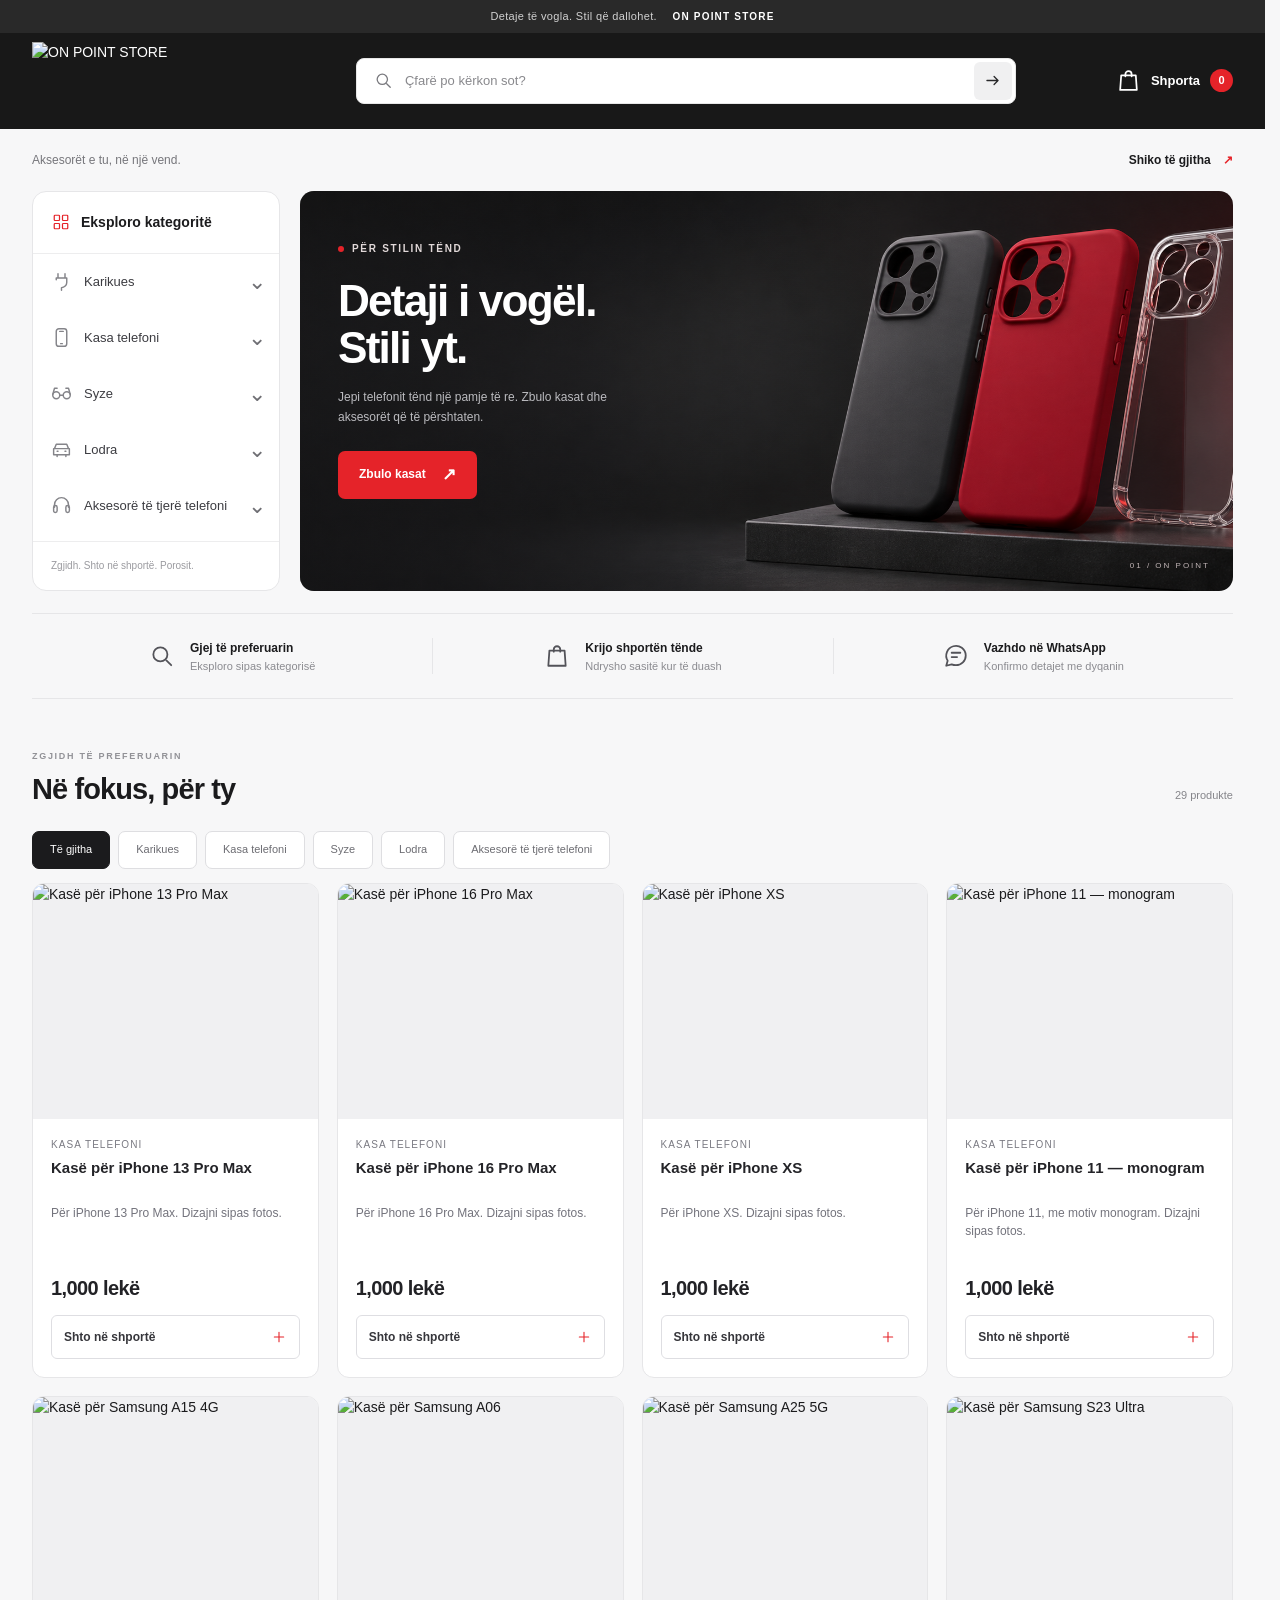
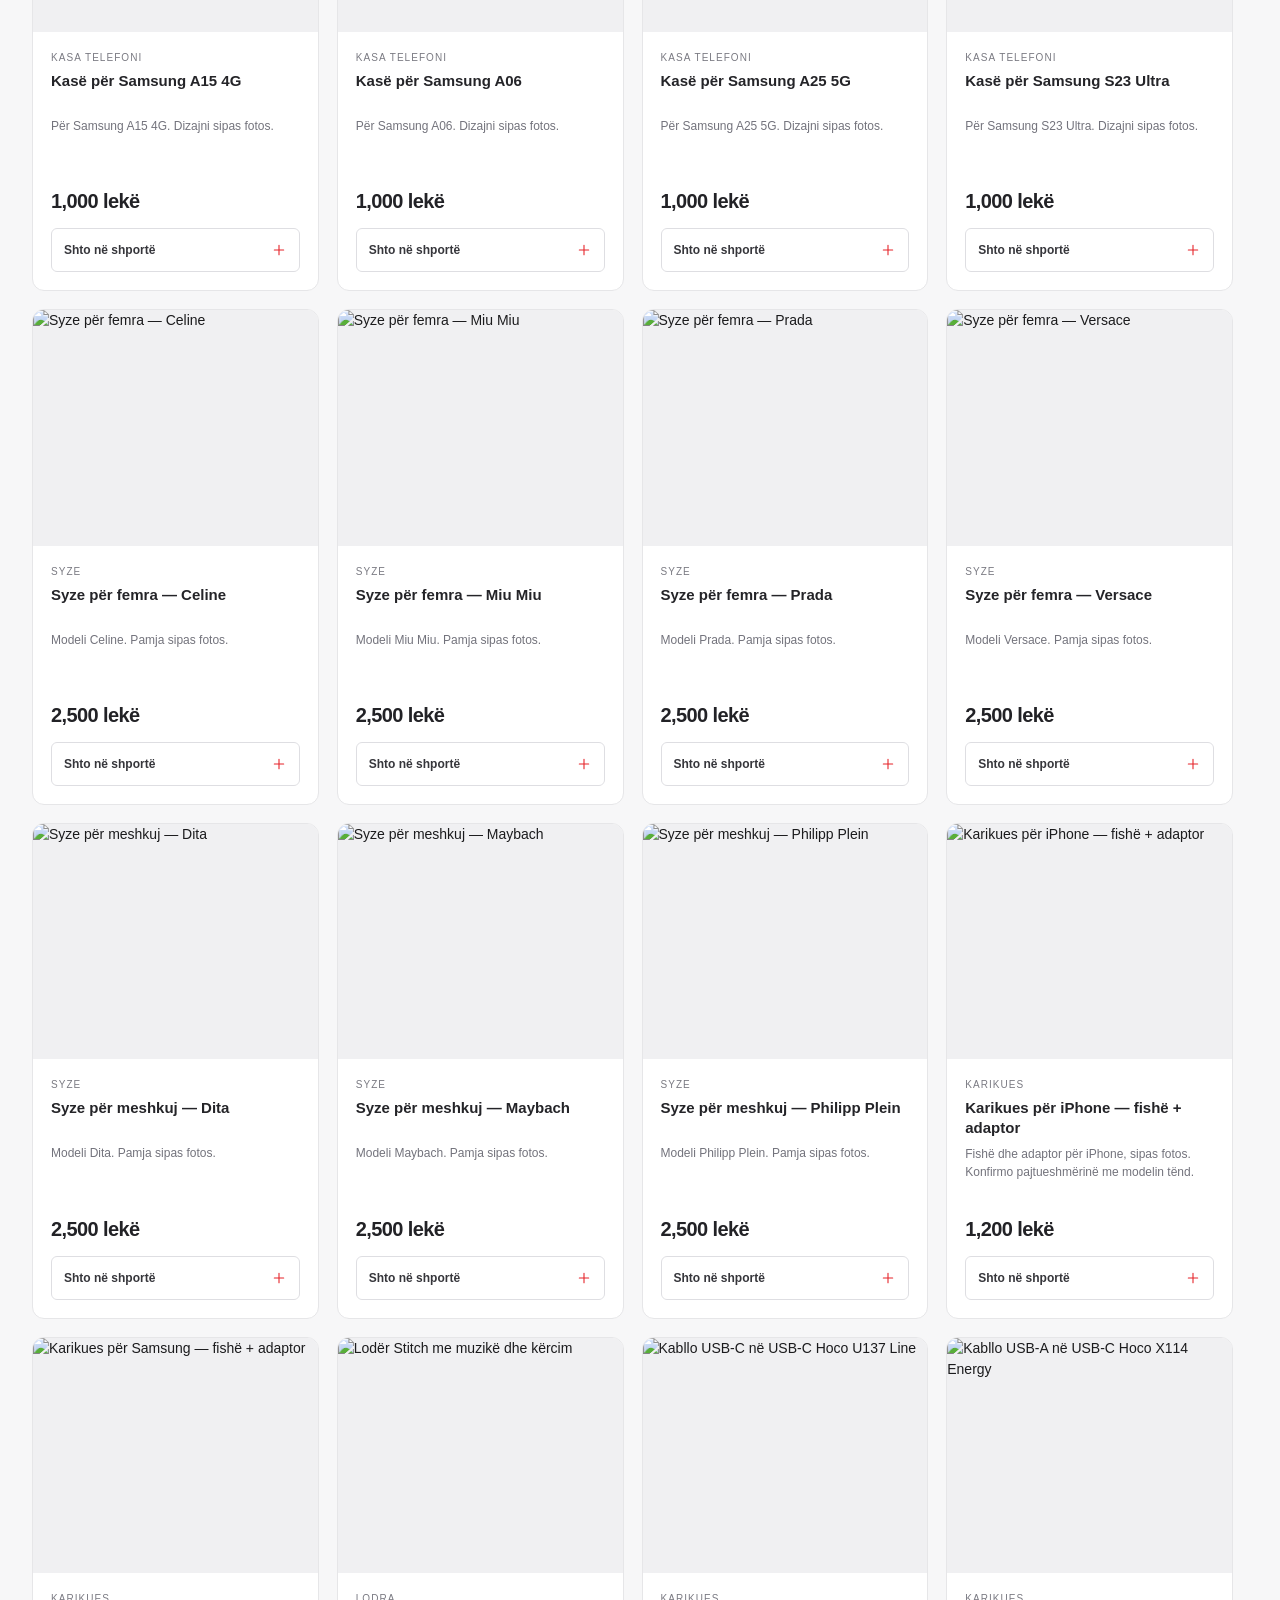
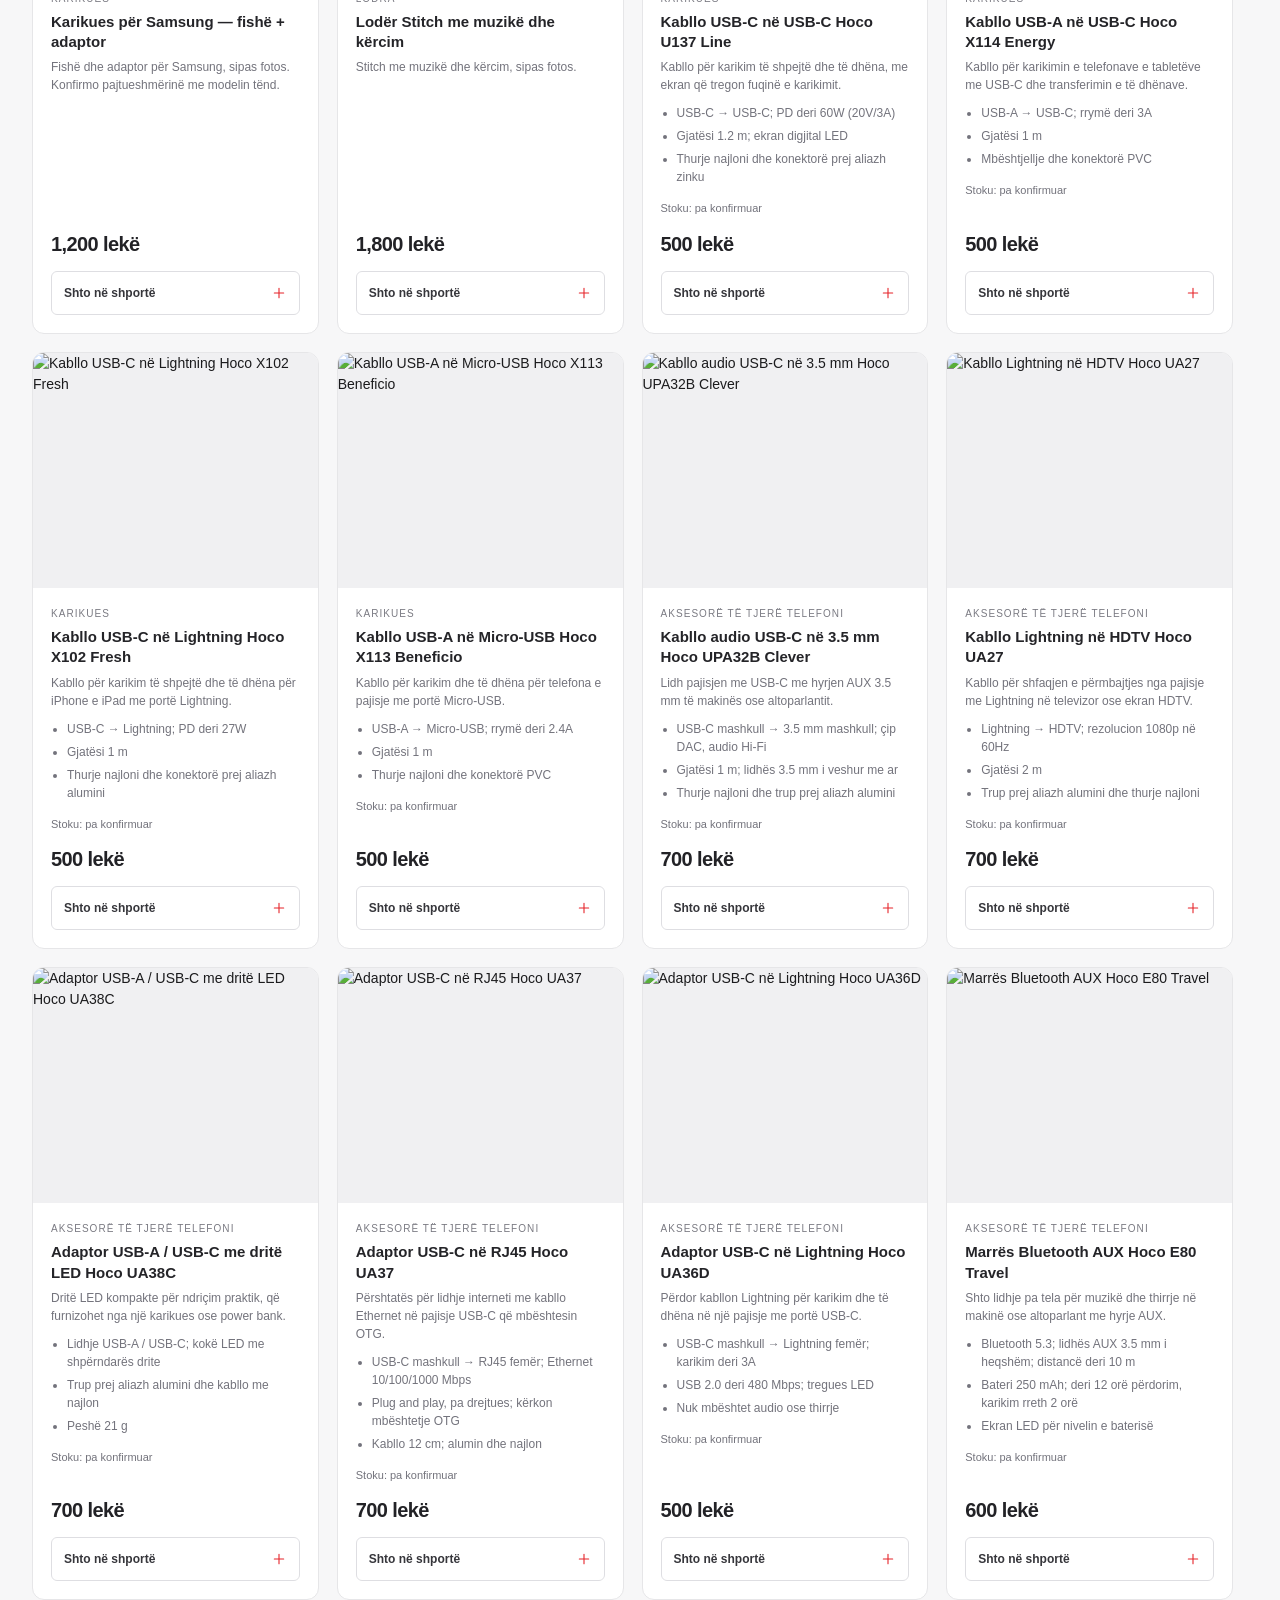
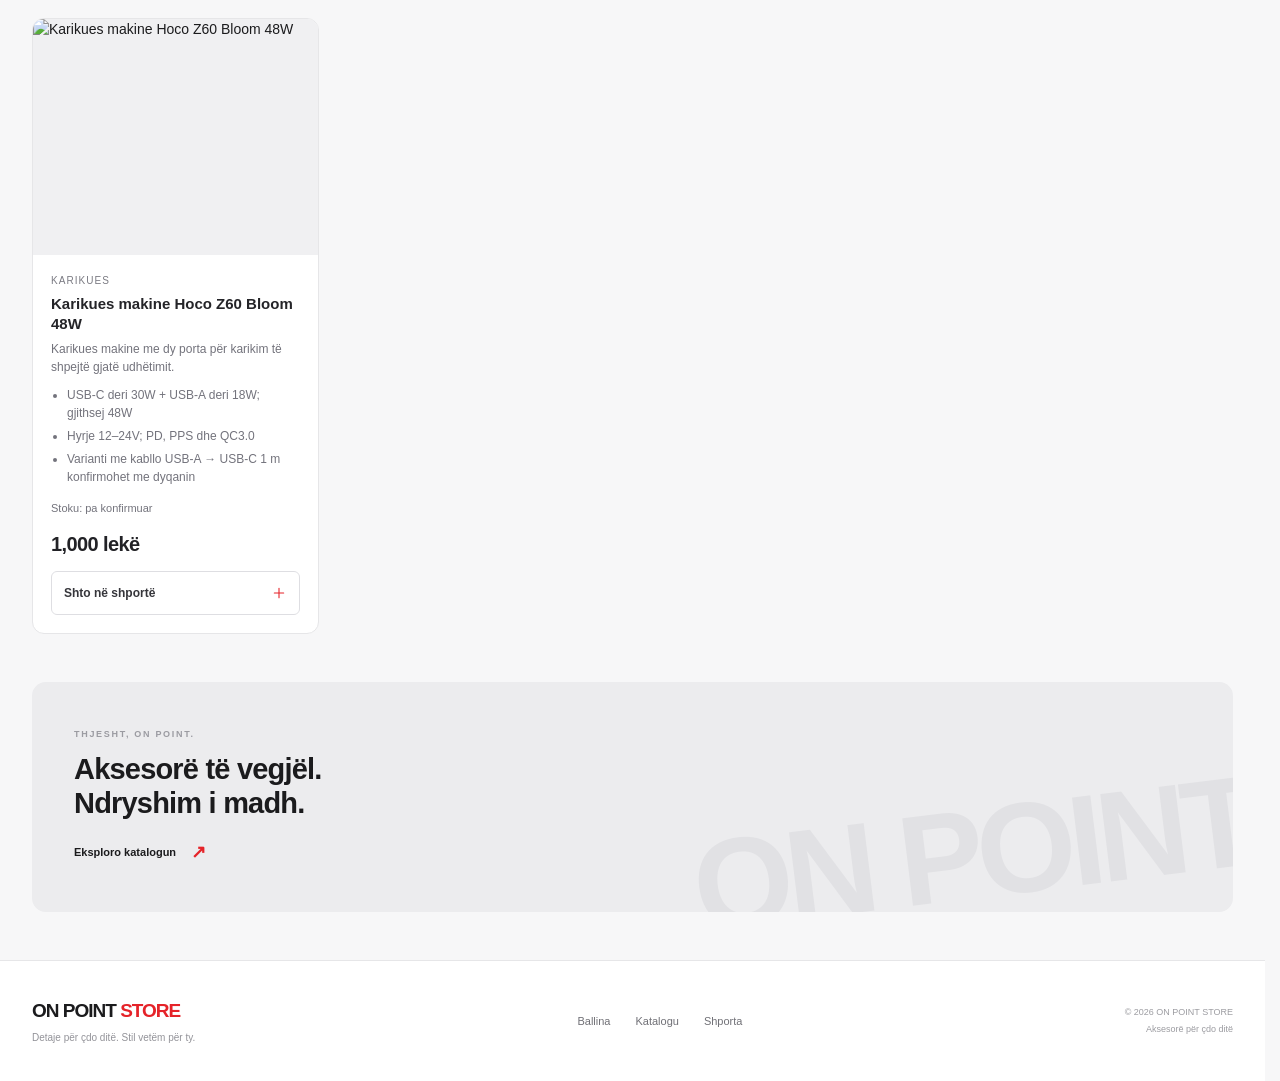
==== index.html @ ee4a4794 "Add files via upload" ====
<!DOCTYPE html>
<html lang="sq">
<head>
  <meta charset="UTF-8">
  <meta name="viewport" content="width=device-width, initial-scale=1.0">
  <meta name="theme-color" content="#181818">
  <link rel="icon" type="image/png" href="logo/logo.png">
  <meta name="description" content="ON POINT STORE — kasa telefoni, karikues dhe aksesorë. Zgjidh produktet dhe përgatit porosinë në WhatsApp.">
  <title>ON POINT STORE | Aksesorë për stilin tënd</title>
  <link rel="stylesheet" href="style.css">
  <script src="config.js" defer></script>
  <script src="produkte.js" defer></script>
  <script src="app.js" defer></script>
</head>
<body data-page="home">
  <a class="skip-link" href="#main">Kalo te përmbajtja</a>
  <div id="njoftimi">Detaje të vogla. Stil që dallohet. <span>ON POINT STORE</span></div>
  <header class="site-header">
    <div class="shiriti-kryesor page-width">
      <a class="brand" href="index.html" aria-label="ON POINT STORE — Ballina"><img id="logo" src="logo/logo.png" alt="ON POINT STORE" width="2172" height="724"></a>
      <form class="kerkimi" role="search" action="produktet.html">
        <span class="search-icon" data-icon="search" aria-hidden="true"></span>
        <input type="search" id="search" name="q" placeholder="Çfarë po kërkon sot?" aria-label="Kërko produkte" autocomplete="off">
        <button class="search-submit" type="submit" aria-label="Kërko"><span data-icon="arrow" aria-hidden="true"></span></button>
      </form>
      <button class="cart-trigger" type="button" data-open-cart aria-haspopup="dialog" aria-controls="cart-dialog"><span data-icon="bag" aria-hidden="true"></span><span class="cart-label">Shporta</span><span id="cart-count" class="cart-count">0</span></button>
    </div>
  </header>
  <main id="main" class="page-width">
    <div class="page-intro"><span>Aksesorët e tu, në një vend.</span><a href="produktet.html">Shiko të gjitha <span aria-hidden="true">↗</span></a></div>
    <div class="ballina hero-layout">
      <nav class="nav category-nav" aria-label="Kategoritë">
        <h2 class="nav-heading"><span data-icon="grid" aria-hidden="true"></span>Eksploro kategoritë</h2>
        <a class="category-link" href="produktet.html?kategoria=karikues"><span data-icon="charger" aria-hidden="true"></span><span>Karikues</span><span class="chevron" aria-hidden="true">›</span></a>
        <div class="category-row" id="kasa-row">
          <a class="category-link" href="produktet.html?kategoria=kasa" id="kategoria-kasa"><span data-icon="phone" aria-hidden="true"></span><span>Kasa telefoni</span></a>
          <button id="toggle-kasa" class="category-toggle" type="button" aria-label="Shfaq nënkategoritë e kasave" aria-expanded="false" aria-controls="case-nav-links nenkategorite-kasa">⌄</button>
        </div>
        <div id="case-nav-links" class="case-nav-links" hidden><a href="produktet.html?kategoria=kasa&amp;nenkategoria=iphone">Kasa për iPhone <span aria-hidden="true">↗</span></a><a href="produktet.html?kategoria=kasa&amp;nenkategoria=samsung">Kasa për Samsung <span aria-hidden="true">↗</span></a></div>
        <a class="category-link" href="produktet.html?kategoria=syze"><span data-icon="glasses" aria-hidden="true"></span><span>Syze</span><span class="chevron" aria-hidden="true">›</span></a>
        <a class="category-link" href="produktet.html?kategoria=lodra"><span data-icon="toy" aria-hidden="true"></span><span>Lodra</span><span class="chevron" aria-hidden="true">›</span></a>
        <a class="category-link" href="produktet.html?kategoria=aksesore"><span data-icon="headphones" aria-hidden="true"></span><span>Aksesorë të tjerë telefoni</span><span class="chevron" aria-hidden="true">›</span></a>
        <div class="nav-footnote">Zgjidh. Shto në shportë. Porosit.</div>
      </nav>
      <section id="category-preview" class="banner" aria-label="Zbulo aksesorët ON POINT STORE">
        <img id="category-banner-image" class="category-banner-image" alt="" hidden>
        <div class="banner-content">
          <span class="eyebrow"><span class="red-dot"></span> PËR STILIN TËND</span>
          <h1 id="banner-title">Detaji i vogël.<br>Stili yt.</h1>
          <p id="banner-description">Jepi telefonit tënd një pamje të re. Zbulo kasat dhe aksesorët që të përshtaten.</p>
          <a id="banner-cta" class="button button-red" href="produktet.html?kategoria=kasa">Zbulo kasat <span aria-hidden="true">↗</span></a>
          <div id="nenkategorite-kasa" class="case-shortcuts" hidden><a href="produktet.html?kategoria=kasa&amp;nenkategoria=iphone">Për iPhone <span aria-hidden="true">↗</span></a><a href="produktet.html?kategoria=kasa&amp;nenkategoria=samsung">Për Samsung <span aria-hidden="true">↗</span></a></div>
        </div>
        <span class="banner-number" aria-hidden="true">01 / ON POINT</span>
      </section>
    </div>
    <div class="how-it-works" aria-label="Si funksionon porosia"><div><span data-icon="search" aria-hidden="true"></span><span><strong>Gjej të preferuarin</strong><small>Eksploro sipas kategorisë</small></span></div><div><span data-icon="bag" aria-hidden="true"></span><span><strong>Krijo shportën tënde</strong><small>Ndrysho sasitë kur të duash</small></span></div><div><span data-icon="chat" aria-hidden="true"></span><span><strong>Vazhdo në WhatsApp</strong><small>Konfirmo detajet me dyqanin</small></span></div></div>
    <section class="katalogu" aria-labelledby="catalog-title">
      <div class="section-heading"><div><span class="eyebrow section-eyebrow">ZGJIDH TË PREFERUARIN</span><h2 id="catalog-title">Në fokus, për ty<span class="red-dot"></span></h2></div><p id="result-count" aria-live="polite"></p></div>
      <div class="catalog-toolbar"><nav id="category-filters" class="filter-chips" aria-label="Filtro katalogun"></nav></div>
      <nav id="subcategory-filters" class="filter-chips subcategory-filters" aria-label="Filtro sipas nënkategorisë" hidden></nav>
      <div class="demo-note" hidden><span class="demo-pill">DEMO</span><span>Produktet e shënuara DEMO, ilustrimet dhe çmimet e tyre janë shembuj për prezantim.</span></div>
      <div id="lista-produkteve" class="product-grid"></div>
      <noscript><p>Aktivizo JavaScript për të parë produktet dhe për të përdorur shportën.</p></noscript>
    </section>
    <section class="closing-note"><span class="eyebrow">THJESHT, ON POINT.</span><h2>Aksesorë të vegjël.<br>Ndryshim i madh.</h2><a href="produktet.html" class="text-link">Eksploro katalogun <span aria-hidden="true">↗</span></a></section>
  </main>
  <footer class="site-footer"><div class="page-width footer-inner"><div><a class="footer-brand" href="index.html">ON POINT <span>STORE</span></a><p>Detaje për çdo ditë. Stil vetëm për ty.</p></div><nav aria-label="Lidhje në fund të faqes"><a href="index.html">Ballina</a><a href="produktet.html">Katalogu</a><button type="button" data-open-cart>Shporta</button></nav><small>© <span data-year>2026</span> ON POINT STORE<br><span data-catalog-status>Aksesorë për çdo ditë</span></small></div></footer>
  <dialog id="cart-dialog" class="cart-dialog" aria-labelledby="cart-title">
    <div class="cart-header"><div><span class="eyebrow">ZGJEDHJET E TUA</span><h2 id="cart-title">Shporta jote <span id="cart-title-count"></span></h2></div><button class="icon-button" id="close-cart" type="button" aria-label="Mbyll shportën">×</button></div>
    <div id="cart-items" class="cart-items"></div>
    <div id="cart-summary" class="cart-summary" hidden><div class="cart-total"><span>Totali i produkteve</span><strong id="cart-total">0 lekë</strong></div><p class="shipping-note">Transporti dhe disponueshmëria konfirmohen me dyqanin.</p><p id="checkout-note" class="checkout-note"></p><a id="whatsapp-order" class="button whatsapp-button" target="_blank" rel="noopener noreferrer" hidden><span data-icon="chat" aria-hidden="true"></span>Porosit në WhatsApp <span aria-hidden="true">↗</span></a><details class="order-preview"><summary>Shiko mesazhin e porosisë</summary><pre id="order-message"></pre></details><p class="checkout-caption">Mesazhi përgatitet automatikisht. Ti e dërgon dhe konfirmon porosinë në WhatsApp.</p></div>
  </dialog>
  <div id="toast" class="toast" role="status" aria-live="polite" hidden></div>
</body>
</html>
---- style.css ----
﻿:root {
  --ink: #1b1b1d;
  --muted: #717176;
  --red: #e52329;
  --red-dark: #c9151c;
  --line: #e6e6e8;
  --surface: #fff;
  --page: #f7f7f8;
  --radius: 14px;
}
* { box-sizing: border-box; }
[hidden] { display: none !important; }
html { scroll-behavior: smooth; scrollbar-gutter: stable; }
body { margin: 0; background: var(--page); color: var(--ink); font-family: Arial, Helvetica, sans-serif; font-size: 14px; line-height: 1.5; -webkit-font-smoothing: antialiased; }
body.cart-is-open { overflow: hidden; }
button, input { font: inherit; }
button, a, input, summary { -webkit-tap-highlight-color: transparent; }
button { cursor: pointer; }
a { color: inherit; text-decoration: none; }
button:disabled { cursor: not-allowed; opacity: .5; }
button, a, input { touch-action: manipulation; }
a:focus-visible, button:focus-visible, summary:focus-visible, input:focus-visible { outline: 3px solid #e52329; outline-offset: 4px; }
img { max-width: 100%; }
svg { display: block; width: 22px; height: 22px; flex-shrink: 0; }
[data-icon] { display: inline-flex; align-items: center; justify-content: center; flex-shrink: 0; }
h1, h2, h3, p { margin-top: 0; }
.page-width { width: min(1280px, calc(100% - 64px)); margin-inline: auto; }
.skip-link { position: fixed; top: -80px; left: 16px; z-index: 100; padding: 12px 20px; background: white; color: black; border-radius: 6px; }
.skip-link:focus { top: 10px; }
.visually-hidden { position: absolute; width: 1px; height: 1px; margin: -1px; padding: 0; overflow: hidden; clip: rect(0, 0, 0, 0); white-space: nowrap; border: 0; }
#njoftimi { padding: 8px 16px; background: #292929; color: #d1d1d1; text-align: center; font-size: 11px; letter-spacing: .35px; }
#njoftimi span { margin-left: 12px; color: #fff; font-weight: 700; font-size: 10px; letter-spacing: 1.2px; }
.site-header { background: #181818; color: #fff; }
.shiriti-kryesor { display: flex; align-items: center; min-height: 96px; gap: 44px; }
.brand { display: flex; align-items: center; flex-shrink: 0; width: 232px; }
#logo { display: block; width: 100%; height: auto; }
.kerkimi { display: flex; align-items: center; position: relative; flex: 1; max-width: 660px; margin-inline: auto; }
.search-icon { position: absolute; left: 18px; color: #79797e; pointer-events: none; }
.search-icon svg { width: 19px; height: 19px; }
#search { width: 100%; min-width: 0; height: 46px; border: 1px solid #e7e7e7; border-radius: 8px; padding: 0 54px 0 48px; background: #fff; color: var(--ink); font-size: 13px; }
#search::placeholder { color: #89898d; }
#search::-webkit-search-cancel-button { margin-right: 5px; cursor: pointer; }
.search-submit { display: grid; place-items: center; position: absolute; right: 4px; width: 38px; height: 38px; border: 0; border-radius: 6px; background: #f0f0f1; color: #28282a; }
.search-submit:hover { background: #e5e5e7; }
.search-submit svg { width: 19px; height: 19px; }
.cart-trigger { display: flex; align-items: center; gap: 10px; flex-shrink: 0; border: 0; background: transparent; padding: 12px 0 12px 8px; color: white; font-size: 13px; font-weight: 600; }
.cart-trigger svg { width: 25px; height: 25px; }
.cart-trigger:hover .cart-label { color: #ff797d; }
.cart-count { display: inline-grid; place-items: center; min-width: 23px; height: 23px; border-radius: 50%; padding: 0 6px; background: var(--red); color: white; font-size: 11px; font-weight: 700; }
.page-intro { display: flex; align-items: center; justify-content: space-between; gap: 16px; padding-block: 22px; color: #76767b; font-size: 12px; }
.page-intro a { color: var(--ink); font-weight: 600; }
.page-intro a span { margin-left: 9px; color: var(--red); }
.hero-layout { display: grid; grid-template-columns: 248px minmax(0, 1fr); gap: 20px; align-items: stretch; }
.category-nav { overflow: hidden; border: 1px solid var(--line); border-radius: var(--radius); background: white; }
.nav-heading { display: flex; align-items: center; gap: 11px; margin: 0; padding: 20px 19px; border-bottom: 1px solid #ededee; font-size: 14px; font-weight: 700; }
.nav-heading svg { width: 18px; height: 18px; color: var(--red); }
.category-link { display: flex; align-items: center; gap: 12px; min-height: 56px; padding: 14px 18px; color: #3c3c41; font-size: 13px; transition: color .15s, background .15s; }
.category-link > [data-icon] { color: #848489; }
.category-link svg { width: 21px; height: 21px; }
.category-link:hover, .category-link:focus-visible, .category-row:focus-within, .category-row:hover { color: var(--red); background: #fff3f3; }
.category-link:hover > [data-icon] { color: var(--red); }
.category-link .chevron { margin-left: auto; font-size: 20px; color: #a1a1a6; }
.category-row { display: flex; align-items: stretch; }
.category-group { min-width: 0; }
.category-group.is-expanded > .category-row { color: var(--red); background: #fff3f3; }
.category-group.is-expanded > .category-row .category-link { color: var(--red); }
.category-group.is-expanded > .category-row .category-link > [data-icon] { color: var(--red); }
.category-row .category-link { flex: 1; min-width: 0; padding-right: 4px; }
.category-toggle { display: flex; align-items: center; justify-content: center; width: 44px; flex-shrink: 0; border: 0; background: transparent; color: #6f6f74; font-size: 22px; }
.category-toggle[aria-expanded="true"] { color: var(--red); transform: rotate(180deg); }
.case-nav-links { display: flex; flex-direction: column; padding: 2px 16px 8px 49px; background: #fff7f7; }
.case-nav-links a { display: flex; align-items: center; justify-content: space-between; min-height: 42px; padding: 8px 4px; font-size: 12px; color: #5b393a; }
.case-nav-links a:hover { color: var(--red); }
.nav-footnote { margin-top: 7px; padding: 16px 18px; border-top: 1px solid #ededee; color: #9a9a9f; font-size: 10px; }
.banner { position: relative; overflow: hidden; min-height: 400px; border-radius: var(--radius); background: #202020 url("banner-kasa.png") center center / cover no-repeat; color: white; }
.banner::before { position: absolute; inset: 0; content: ""; background: linear-gradient(90deg, rgba(15,15,16,.38), transparent 65%); pointer-events: none; }
.banner-content { position: relative; z-index: 1; max-width: 49%; padding: 46px 0 40px 38px; }
.eyebrow { display: inline-flex; align-items: center; gap: 8px; font-size: 10px; font-weight: 700; letter-spacing: 1.7px; }
.red-dot { display: inline-block; width: 6px; height: 6px; border-radius: 50%; background: var(--red); flex-shrink: 0; }
.banner .eyebrow { color: #e1d8d8; }
.banner h1 { margin: 19px 0 15px; font-size: clamp(32px, 3.45vw, 49px); line-height: 1.08; letter-spacing: -1.8px; font-weight: 750; }
.banner p { max-width: 300px; margin-bottom: 23px; color: #bbbbbf; font-size: 12px; line-height: 1.7; }
.button { display: inline-flex; justify-content: center; align-items: center; gap: 16px; min-height: 44px; padding: 12px 20px; border: 1px solid transparent; border-radius: 7px; color: #fff; background: var(--ink); font-weight: 600; font-size: 12px; line-height: 1.3; }
.button:hover { background: #333; }
.button-red { background: var(--red); }
.button-red:hover { background: var(--red-dark); }
.button > span:last-child { font-size: 17px; }
.case-shortcuts { display: flex; flex-wrap: wrap; gap: 8px; margin-top: 15px; }
.case-shortcuts a { display: flex; align-items: center; gap: 10px; min-height: 37px; padding: 8px 11px; border: 1px solid #666; border-radius: 5px; background: rgba(15,15,15,.6); color: #eee; font-size: 11px; }
.case-shortcuts a:hover { border-color: var(--red); color: white; }
.banner.is-case-active { background-image: url("banner-kasa.png"); }
.category-banner-image { position: absolute; inset: 0; z-index: 0; width: 100%; height: 100%; padding: 0; object-fit: cover; object-position: center; }
.banner.has-category-image { background-image: none; }
.banner.has-category-image::before { display: block; z-index: 1; background: linear-gradient(90deg, rgba(12,12,14,.9) 0%, rgba(12,12,14,.75) 28%, rgba(12,12,14,.28) 57%, rgba(12,12,14,.03) 84%), linear-gradient(0deg, rgba(12,12,14,.3), transparent 40%); }
.banner.has-category-image .banner-content { z-index: 2; max-width: 49%; padding-right: 12px; text-shadow: 0 2px 18px #0003; }
.banner.has-category-image p { color: #f0f0f3; }
.banner.has-category-image .banner-number { z-index: 2; color: #f1f1f3; text-shadow: 0 1px 4px #0009; }
.banner[data-category-preview="karikues"] .category-banner-image { object-position: 55% 50%; }
.banner[data-category-preview="syze"] .category-banner-image { object-position: 55% 48%; }
.banner[data-category-preview="lodra"] .category-banner-image { object-position: 65% 48%; }
.banner[data-category-preview="aksesore"] .category-banner-image { object-position: 65% 50%; }
.banner-number { position: absolute; bottom: 19px; right: 23px; font-size: 8px; letter-spacing: 2px; color: #c0b4b5; }
.how-it-works { display: grid; grid-template-columns: repeat(3, 1fr); margin: 22px 0 45px; padding: 24px 0; border-block: 1px solid var(--line); }
.how-it-works > div { display: flex; align-items: center; justify-content: center; gap: 15px; padding-inline: 20px; }
.how-it-works > div + div { border-left: 1px solid var(--line); }
.how-it-works > div > [data-icon] { color: #535359; }
.how-it-works svg { width: 26px; height: 26px; }
.how-it-works strong { display: block; font-size: 12px; line-height: 1.7; }
.how-it-works small { display: block; color: #8b8b90; font-size: 11px; }
.katalogu { margin-bottom: 48px; }
.section-heading { display: flex; justify-content: space-between; align-items: flex-end; gap: 20px; margin-bottom: 24px; }
.section-eyebrow { margin-bottom: 8px; color: #929297; font-size: 9px; }
.section-heading h1, .section-heading h2 { display: flex; align-items: center; gap: 10px; margin: 0; font-size: 29px; line-height: 1.2; letter-spacing: -.9px; }
.section-heading h2 .red-dot { align-self: center; margin-top: 4px; width: 7px; height: 7px; }
#result-count { margin: 0 0 3px; flex-shrink: 0; font-size: 11px; color: #85858a; }
.catalog-toolbar { margin-bottom: 14px; }
.filter-chips { display: flex; align-items: center; flex-wrap: wrap; gap: 8px; }
.filter-chip { display: inline-flex; align-items: center; justify-content: center; gap: 7px; min-height: 38px; padding: 9px 17px; border: 1px solid #dedee1; border-radius: 7px; background: white; color: #6c6c72; font-size: 11px; line-height: 1.4; }
.filter-chip:hover { color: var(--ink); border-color: #aaaab0; }
.filter-chip.is-active, .filter-chip[aria-current="page"] { background: var(--ink); border-color: var(--ink); color: white; }
.subcategory-filters { margin: 4px 0 17px; padding-left: 13px; border-left: 2px solid var(--red); }
.subcategory-filters .filter-chip { min-height: 35px; border-color: #e9e1e2; background: #fff; }
.subcategory-filters .filter-chip.is-active { background: #fff0f0; color: #c61d24; border-color: #f1bdc0; }
.demo-note { display: flex; align-items: center; gap: 9px; margin: 16px 0 20px; color: #77777e; font-size: 11px; }
.demo-pill { display: inline-flex; align-items: center; padding: 3px 6px; border: 1px solid #dedee1; border-radius: 4px; font-size: 8px; letter-spacing: .7px; font-weight: 700; color: #818187; line-height: 1.2; }
.product-grid { display: grid; grid-template-columns: repeat(4, minmax(0, 1fr)); gap: 18px; }
.product-card { position: relative; display: flex; flex-direction: column; overflow: hidden; min-width: 0; border: 1px solid var(--line); border-radius: 12px; background: white; transition: border-color .18s, box-shadow .18s, transform .18s; }
.product-card:hover { border-color: #c9c9ce; box-shadow: 0 8px 24px #19192109; transform: translateY(-3px); }
.product-image { position: relative; display: block; flex-shrink: 0; overflow: hidden; width: 100%; aspect-ratio: 1.21; background: #f0f0f2; border-bottom: 1px solid #f0f0f2; }
.product-image img { display: block; width: 100%; height: 100%; object-fit: contain; }
.product-tag { position: absolute; z-index: 1; left: 12px; top: 12px; padding: 4px 7px; background: #ffffffdb; border: 1px solid #dedee4; border-radius: 4px; color: #8b8b91; font-size: 8px; font-weight: 700; letter-spacing: .6px; }
.product-body { display: flex; flex-direction: column; flex: 1; padding: 18px; }
.product-category { margin-bottom: 6px; color: #7a7a82; font-size: 10px; text-transform: uppercase; letter-spacing: 1.05px; }
.product-body h3 { min-height: 40px; margin-bottom: 6px; color: #242428; font-size: 15px; line-height: 1.35; font-weight: 600; }
.product-description { display: -webkit-box; -webkit-box-orient: vertical; -webkit-line-clamp: 3; overflow: hidden; min-height: 54px; margin: 0 0 15px; color: #73737c; font-size: 12px; line-height: 1.5; }
.product-description.has-specifications { display: block; overflow: visible; -webkit-line-clamp: unset; min-height: 0; margin-bottom: 10px; }
.product-specifications { margin: 0 0 14px; padding-left: 16px; color: #73737c; font-size: 12px; line-height: 1.5; overflow-wrap: anywhere; }
.product-specifications li + li { margin-top: 5px; }
.product-stock { margin: 0 0 12px; color: #73737c; font-size: 11px; }
.product-bottom { display: flex; align-items: center; flex-wrap: wrap; gap: 12px; margin-top: auto; }
.product-price { display: block; width: 100%; color: #222226; font-size: 20px; letter-spacing: -.6px; font-weight: 700; }
.product-price small { margin-left: 3px; font-size: 12px; font-weight: 500; letter-spacing: 0; }
.add-to-cart { display: flex; justify-content: space-between; align-items: center; gap: 6px; width: 100%; min-height: 44px; padding: 10px 12px; border: 1px solid #dedee2; border-radius: 6px; background: white; color: #36363b; font-size: 12px; font-weight: 600; transition: background .15s, color .15s, border-color .15s; }
.add-to-cart svg { width: 16px; height: 16px; color: var(--red); }
.add-to-cart:hover { background: var(--red); color: white; border-color: var(--red); }
.add-to-cart:hover svg { color: white; }
.empty-state { grid-column: 1 / -1; display: flex; flex-direction: column; align-items: center; padding: 68px 24px; border: 1px solid var(--line); border-radius: 12px; background: #fff; text-align: center; }
.empty-state > svg, .empty-state > [data-icon] { color: #999; margin-bottom: 18px; }
.empty-state h3 { margin: 0 0 8px; font-size: 20px; }
.empty-state p { max-width: 440px; margin: 0 0 22px; color: var(--muted); font-size: 12px; }
.closing-note { position: relative; display: flex; flex-direction: column; justify-content: center; min-height: 230px; margin-bottom: 48px; padding: 34px 42px; overflow: hidden; border-radius: var(--radius); background: #ececee; }
.closing-note::after { content: "ON POINT"; position: absolute; right: -22px; bottom: -38px; transform: rotate(-7deg); color: #e1e1e4; font-size: clamp(60px, 10vw, 140px); font-weight: 800; letter-spacing: -7px; pointer-events: none; }
.closing-note .eyebrow, .closing-note h2, .closing-note a { position: relative; z-index: 1; }
.closing-note .eyebrow { color: #9b9ba1; font-size: 9px; }
.closing-note h2 { margin: 12px 0 19px; font-size: 29px; line-height: 1.15; letter-spacing: -.8px; }
.text-link { display: inline-flex; align-items: center; gap: 15px; align-self: flex-start; font-size: 11px; font-weight: 700; }
.text-link span { color: var(--red); font-size: 18px; }
.site-footer { border-top: 1px solid var(--line); background: white; }
.footer-inner { display: flex; align-items: center; justify-content: space-between; gap: 32px; padding-block: 36px; }
.footer-brand { display: inline-block; font-size: 19px; font-weight: 800; letter-spacing: -1px; }
.footer-brand span { color: var(--red); }
.footer-inner p { margin: 5px 0 0; color: #939399; font-size: 10px; }
.footer-inner nav { display: flex; gap: 25px; color: #707076; font-size: 11px; }
.footer-inner nav a, .footer-inner nav button { padding-block: 9px; }
.footer-inner nav button { border: 0; padding-inline: 0; background: none; color: inherit; font: inherit; }
.footer-inner nav a:hover, .footer-inner nav button:hover { color: var(--red); }
.footer-inner > small { color: #9c9ca1; text-align: right; font-size: 9px; line-height: 1.9; }
.catalog-page { min-height: calc(100vh - 267px); padding-bottom: 30px; }
.breadcrumbs { display: flex; align-items: center; flex-wrap: wrap; gap: 12px; padding: 28px 0 37px; color: #929298; font-size: 11px; }
.breadcrumbs a:hover { color: var(--red); }
.breadcrumbs span:last-child { color: #444449; }
.catalog-page .section-heading { margin-bottom: 28px; }
.catalog-page .section-heading h1 { font-size: 34px; }
.catalog-description { margin: 11px 0 0; color: #85858b; font-size: 12px; }
.active-search { display: flex; align-items: center; gap: 16px; justify-content: space-between; margin: 20px 0; padding: 13px 16px; border: 1px solid #e5d9da; border-radius: 8px; background: #fff8f8; color: #70585a; font-size: 12px; overflow-wrap: anywhere; }
.active-search button { flex-shrink: 0; border: 0; background: none; color: #c5232a; font-size: 11px; padding: 5px 0; }
.cart-dialog { position: fixed; inset: 0 0 0 auto; margin: 0 0 0 auto; width: min(100%, 500px); max-width: 100%; height: 100dvh; max-height: 100dvh; padding: 0; border: 0; background: #fff; color: var(--ink); overflow-y: auto; overscroll-behavior: contain; box-shadow: -15px 0 70px #0002; }
.cart-dialog[open] { display: flex; flex-direction: column; }
.cart-dialog::backdrop { background: #1118; backdrop-filter: blur(3px); }
.cart-header { position: sticky; top: 0; z-index: 2; display: flex; align-items: center; justify-content: space-between; gap: 16px; padding: 27px 26px 22px; border-bottom: 1px solid var(--line); background: white; flex-shrink: 0; }
.cart-header .eyebrow { color: #9a9aa0; font-size: 8px; }
.cart-header h2 { margin: 7px 0 0; font-size: 24px; letter-spacing: -.7px; }
#cart-title-count { color: #aaa; font-size: 16px; font-weight: 400; }
.icon-button { display: grid; place-items: center; width: 40px; height: 40px; border: 1px solid var(--line); border-radius: 50%; background: white; color: #555; font-size: 25px; line-height: 1; }
.icon-button:hover { background: #f4f4f5; }
.cart-items { flex: 1 0 auto; padding: 0 26px; }
.cart-item { position: relative; display: grid; grid-template-columns: 82px minmax(0, 1fr); column-gap: 15px; row-gap: 8px; align-items: start; padding: 22px 0; border-bottom: 1px solid var(--line); }
.cart-item > img { grid-column: 1; grid-row: 1 / span 2; width: 82px; height: 94px; object-fit: contain; background: #f4f4f6; border-radius: 7px; }
.cart-item-info { grid-column: 2; grid-row: 1; min-width: 0; }
.cart-item-info h3 { margin: 0 0 5px; font-size: 13px; line-height: 1.45; font-weight: 600; }
.cart-item-price { color: #8b8b90; font-size: 11px; }
.cart-item-actions { display: flex; align-items: center; gap: 14px; justify-content: space-between; margin-top: 12px; flex-wrap: wrap; }
.quantity-control { display: inline-flex; align-items: center; overflow: hidden; border: 1px solid #dedee2; border-radius: 6px; background: #fff; }
.quantity-control button { display: grid; place-items: center; width: 34px; height: 34px; padding: 0; border: 0; background: #f8f8f9; color: #45454b; font-size: 18px; }
.quantity-control button:hover { background: #eeeef0; }
.quantity-control input { width: 38px; height: 34px; padding: 0; border: 0; text-align: center; font-size: 12px; font-weight: 600; appearance: textfield; -moz-appearance: textfield; }
.quantity-control input::-webkit-inner-spin-button, .quantity-control input::-webkit-outer-spin-button { -webkit-appearance: none; margin: 0; }
.remove-item { min-height: 34px; padding: 5px 0; border: 0; background: none; color: #b44348; text-decoration: underline; text-underline-offset: 3px; font-size: 10px; }
.cart-line-total { grid-column: 2; grid-row: 2; justify-self: end; margin: 0; font-size: 13px; font-weight: 600; white-space: nowrap; }
.cart-summary { flex-shrink: 0; padding: 25px 26px 27px; background: #fafafa; border-top: 1px solid var(--line); }
.cart-total { display: flex; align-items: center; justify-content: space-between; gap: 14px; font-size: 12px; }
.cart-total strong { font-size: 23px; letter-spacing: -.6px; text-align: right; }
.shipping-note { margin: 7px 0 17px; color: #9a9aa0; font-size: 10px; }
.checkout-note { margin: 0 0 15px; padding: 12px 14px; border: 1px solid #f3dfb9; border-radius: 7px; background: #fff9ec; color: #82642e; font-size: 11px; line-height: 1.6; overflow-wrap: anywhere; }
.checkout-note:empty { display: none; }
.whatsapp-button { display: flex; width: 100%; justify-content: center; gap: 11px; min-height: 46px; background: #17864c; font-size: 12px; }
.whatsapp-button:hover { background: #116c3c; }
.whatsapp-button svg { width: 20px; height: 20px; }
.order-preview { margin-top: 14px; }
.order-preview summary { padding: 5px 0; color: #77777e; font-size: 11px; cursor: pointer; }
.order-preview pre { max-height: 180px; overflow: auto; white-space: pre-wrap; overflow-wrap: anywhere; padding: 13px; border: 1px solid var(--line); border-radius: 6px; background: #fff; color: #666; font-family: inherit; font-size: 11px; line-height: 1.7; }
.checkout-caption { margin: 13px 0 0; color: #9b9ba1; font-size: 9px; line-height: 1.7; }
.cart-empty { display: flex; align-items: center; justify-content: center; flex-direction: column; padding: 75px 16px; text-align: center; }
.cart-empty > [data-icon], .cart-empty > svg { color: #bcbcc2; margin-bottom: 20px; }
.cart-empty h3 { margin: 0 0 10px; font-size: 21px; }
.cart-empty p { max-width: 260px; color: #929298; font-size: 12px; margin-bottom: 24px; }
.toast { position: fixed; z-index: 20; bottom: 24px; left: 50%; transform: translateX(-50%); max-width: calc(100% - 32px); padding: 14px 23px; border: 1px solid #454548; border-radius: 8px; background: #202023; box-shadow: 0 6px 25px #0002; color: #fff; font-size: 12px; text-align: center; }
@media (min-width: 1600px) {
  .banner h1 { font-size: 50px; }
}
@media (max-width: 1100px) {
  .page-width { width: calc(100% - 40px); }
  .shiriti-kryesor { gap: 26px; }
  .brand { width: 205px; }
  .hero-layout { grid-template-columns: 222px minmax(0, 1fr); gap: 16px; }
  .banner-content { max-width: 54%; padding-left: 28px; }
  .banner h1 { font-size: 38px; }
  .banner p { font-size: 11px; }
  .category-link { padding-left: 16px; gap: 10px; font-size: 12px; }
  .nav-heading { padding-inline: 16px; font-size: 13px; }
  .product-grid { gap: 14px; }
  .product-body { padding: 14px; }
  .product-body h3 { font-size: 15px; }
}
@media (max-width: 850px) {
  .shiriti-kryesor { min-height: 88px; gap: 20px; }
  .brand { width: 180px; }
  .cart-label { display: none; }
  .cart-trigger { gap: 7px; }
  .hero-layout { grid-template-columns: 205px minmax(0, 1fr); gap: 13px; }
  .banner { min-height: 400px; background-position: 58% center; }
  .banner::before { background: linear-gradient(90deg, #151516c9, #1515160a); }
  .banner-content { max-width: 75%; padding: 38px 0 38px 24px; }
  .banner h1 { font-size: 37px; }
  .banner p { color: #ddd; }
  .nav-heading { font-size: 12px; gap: 8px; padding: 19px 13px; }
  .category-link { padding: 14px 13px; gap: 9px; font-size: 11px; }
  .category-link svg { width: 19px; height: 19px; }
  .category-toggle { width: 35px; }
  .nav-footnote { padding-inline: 13px; font-size: 9px; }
  .how-it-works > div { gap: 9px; padding-inline: 10px; }
  .how-it-works strong { font-size: 11px; }
  .how-it-works small { font-size: 9px; }
  .product-grid { grid-template-columns: repeat(3, minmax(0, 1fr)); }
  .footer-inner { gap: 20px; }
  .footer-inner nav { gap: 16px; }
}
@media (max-width: 640px) {
  html { scrollbar-gutter: auto; }
  .page-width { width: calc(100% - 32px); }
  #njoftimi { padding: 7px 12px; font-size: 10px; letter-spacing: .1px; }
  #njoftimi span { font-size: 9px; margin-left: 7px; letter-spacing: .8px; }
  .shiriti-kryesor { display: grid; grid-template-columns: 1fr auto; gap: 0 16px; padding-top: 6px; padding-bottom: 16px; min-height: 0; }
  .brand { width: 185px; }
  .cart-trigger { grid-column: 2; grid-row: 1; gap: 8px; padding: 8px 0 8px 10px; }
  .cart-trigger svg { width: 23px; height: 23px; }
  .cart-count { height: 21px; min-width: 21px; font-size: 10px; }
  .kerkimi { grid-row: 2; grid-column: 1 / -1; width: 100%; margin: 3px 0 0; }
  #search { height: 46px; font-size: 16px; }
  .search-submit { right: 1px; width: 44px; height: 44px; }
  .page-intro { padding-block: 17px; font-size: 11px; }
  .page-intro a span { margin-left: 3px; }
  .hero-layout { display: flex; flex-direction: column; gap: 15px; }
  .category-nav { display: flex; flex-direction: column; border-radius: 10px; }
  .nav-heading { min-height: 45px; padding: 12px 14px; font-size: 13px; }
  .category-link { min-height: 50px; padding: 11px 13px; font-size: 13px; gap: 9px; }
  .category-link > span:not([data-icon]):not(.chevron) { min-width: 0; }
  .category-nav > .category-link, .category-group { border-bottom: 1px solid #f0f0f1; }
  .category-group:last-of-type { border-bottom: 0; }
  .category-row { min-height: 50px; }
  .category-row .category-link { padding-left: 13px; gap: 9px; }
  .category-toggle { width: 44px; }
  .case-nav-links { flex-direction: column; gap: 0; padding: 3px 15px 7px 43px; }
  .case-nav-links a { flex: 1; gap: 10px; font-size: 13px; min-height: 44px; padding-inline: 4px; }
  .nav-footnote { display: none; }
  .category-nav > .category-link:last-of-type { border: 0; }
  .banner { min-height: 370px; border-radius: 10px; background-position: 57% center; }
  .banner-content { max-width: 64%; padding: 33px 0 31px 22px; }
  .banner::before { background: linear-gradient(90deg, #131313ba, #15151510 84%); }
  .banner .eyebrow { font-size: 8px; letter-spacing: 1.2px; }
  .banner h1 { margin: 16px 0 12px; font-size: 35px; line-height: 1.08; letter-spacing: -1px; }
  .banner p { max-width: 185px; margin-bottom: 20px; font-size: 12px; line-height: 1.6; color: #d6d6dc; }
  .banner .button { min-height: 44px; padding: 11px 14px; gap: 13px; font-size: 12px; }
  .banner-number { bottom: 14px; right: 14px; font-size: 6px; }
  .case-shortcuts { gap: 6px; margin-top: 12px; }
  .case-shortcuts a { min-height: 44px; font-size: 11px; gap: 7px; padding: 8px; }
  .banner.has-category-image { min-height: 400px; }
  .banner.has-category-image::before { background: linear-gradient(90deg, rgba(12,12,14,.85) 0%, rgba(12,12,14,.56) 45%, rgba(12,12,14,.08) 100%), linear-gradient(0deg, rgba(12,12,14,.25), transparent 48%); }
  .banner.has-category-image .banner-content { max-width: 85%; width: 85%; padding: 32px 0 32px 22px; }
  .banner.has-category-image h1 { margin-block: 14px 12px; font-size: 31px; line-height: 1.12; }
  .banner.has-category-image p { max-width: 245px; margin-bottom: 20px; }
  .banner.has-category-image .banner-number { font-size: 7px; }
  .banner[data-category-preview="karikues"] .category-banner-image { object-position: 72% 50%; }
  .banner[data-category-preview="syze"] .category-banner-image { object-position: 65% 50%; }
  .banner[data-category-preview="lodra"] .category-banner-image { object-position: 85% 50%; }
  .banner[data-category-preview="aksesore"] .category-banner-image { object-position: 78% 50%; }
  .how-it-works { gap: 0; margin: 18px 0 31px; padding: 17px 0; }
  .how-it-works > div { flex-direction: column; justify-content: flex-start; align-items: center; gap: 8px; padding-inline: 7px; text-align: center; }
  .how-it-works svg { width: 21px; height: 21px; }
  .how-it-works strong { font-size: 11px; line-height: 1.5; }
  .how-it-works small { margin-top: 4px; font-size: 10px; line-height: 1.5; }
  .katalogu { margin-bottom: 32px; }
  .section-heading { gap: 10px; margin-bottom: 20px; }
  .section-heading h1, .section-heading h2 { font-size: 23px; letter-spacing: -.7px; gap: 8px; }
  .section-eyebrow { margin-bottom: 7px; font-size: 8px; letter-spacing: 1.4px; }
  #result-count { font-size: 11px; margin-bottom: 2px; }
  .filter-chips { gap: 7px; }
  .filter-chip { min-height: 44px; padding: 10px 12px; font-size: 12px; border-radius: 6px; }
  .subcategory-filters { margin-top: 1px; margin-bottom: 15px; padding-left: 10px; }
  .subcategory-filters .filter-chip { min-height: 44px; padding: 8px 10px; }
  .demo-note { align-items: flex-start; gap: 7px; margin: 14px 0 17px; font-size: 11px; line-height: 1.6; }
  .demo-pill { flex-shrink: 0; font-size: 9px; margin-top: 2px; }
  .product-grid { grid-template-columns: repeat(2, minmax(0, 1fr)); gap: 12px; }
  .product-card { border-radius: 9px; }
  .product-image { aspect-ratio: 1.03; }
  .product-tag { left: 8px; top: 8px; font-size: 8px; padding: 3px 5px; }
  .product-body { padding: 12px; }
  .product-category { margin-bottom: 5px; font-size: 9px; letter-spacing: .5px; }
  .product-body h3 { min-height: 38px; font-size: 13px; line-height: 1.4; }
  .product-description { min-height: 49.5px; margin-bottom: 12px; font-size: 11px; line-height: 1.5; }
  .product-specifications { padding-left: 14px; font-size: 11px; }
  .product-bottom { gap: 10px; }
  .product-price { font-size: 17px; letter-spacing: -.5px; }
  .product-price small { font-size: 10px; }
  .add-to-cart { min-height: 44px; padding: 10px 8px; gap: 4px; font-size: 11px; }
  .add-to-cart svg { width: 14px; height: 14px; }
  .empty-state { padding: 45px 19px; }
  .empty-state h3 { font-size: 18px; }
  .empty-state p { font-size: 11px; }
  .closing-note { min-height: 215px; margin-bottom: 31px; padding: 28px 25px; border-radius: 10px; }
  .closing-note h2 { font-size: 26px; }
  .closing-note::after { bottom: 1px; right: -6px; font-size: 58px; letter-spacing: -4px; }
  .footer-inner { align-items: flex-start; flex-wrap: wrap; gap: 23px; padding-block: 27px; }
  .footer-inner > div { width: 100%; }
  .footer-brand { font-size: 18px; }
  .footer-inner nav { flex-direction: column; gap: 2px; font-size: 12px; }
  .footer-inner > small { margin-left: auto; text-align: right; font-size: 10px; }
  .catalog-page { padding-bottom: 18px; }
  .breadcrumbs { padding-block: 22px 29px; font-size: 10px; gap: 9px; }
  .catalog-page .section-heading { align-items: flex-end; gap: 8px; }
  .catalog-page .section-heading h1 { font-size: 27px; }
  .catalog-description { font-size: 11px; margin-top: 9px; }
  .active-search { align-items: flex-start; gap: 9px; flex-direction: column; padding: 11px 13px; font-size: 11px; }
  .active-search button { font-size: 10px; }
  .cart-header { padding: 22px 19px 19px; }
  .cart-header h2 { font-size: 22px; }
  .cart-items { padding-inline: 19px; }
  .cart-item { grid-template-columns: 65px minmax(0, 1fr); column-gap: 12px; row-gap: 8px; padding-block: 19px; }
  .cart-item > img { width: 65px; height: 83px; }
  .cart-item-info h3 { font-size: 14px; }
  .cart-item-actions { gap: 8px; margin-top: 10px; }
  .quantity-control button { width: 44px; height: 44px; }
  .quantity-control input { width: 34px; height: 44px; font-size: 14px; }
  .remove-item { min-width: 44px; min-height: 44px; font-size: 12px; }
  .icon-button { width: 44px; height: 44px; }
  .cart-item-price { font-size: 12px; }
  .cart-line-total { font-size: 12px; }
  .cart-summary { padding: 21px 19px 23px; }
  .cart-total { font-size: 11px; }
  .cart-total strong { font-size: 22px; }
  .checkout-note { padding: 10px 12px; font-size: 12px; }
  .shipping-note, .checkout-caption { font-size: 11px; }
  .order-preview summary { font-size: 12px; min-height: 44px; display: list-item; padding-top: 12px; }
  .whatsapp-button { font-size: 12px; min-height: 46px; }
  .toast { bottom: 16px; width: max-content; font-size: 12px; padding: 13px 17px; }
}
@media (max-width: 360px) {
  .page-width { width: calc(100% - 24px); }
  #njoftimi span { display: none; }
  .banner-content { max-width: 66%; padding-left: 19px; }
  .banner h1 { font-size: 32px; }
  .category-link { gap: 7px; padding-inline: 10px; font-size: 13px; }
  .category-row .category-link { gap: 6px; }
  .category-toggle { width: 44px; }
  .product-grid { gap: 10px; }
  .product-body { padding: 10px; }
  .add-to-cart { font-size: 11px; padding-inline: 7px; }
}
@media (prefers-reduced-motion: reduce) {
  html { scroll-behavior: auto; }
  *, *::before, *::after { transition: none !important; animation: none !important; }
  .product-card:hover { transform: none; }
}
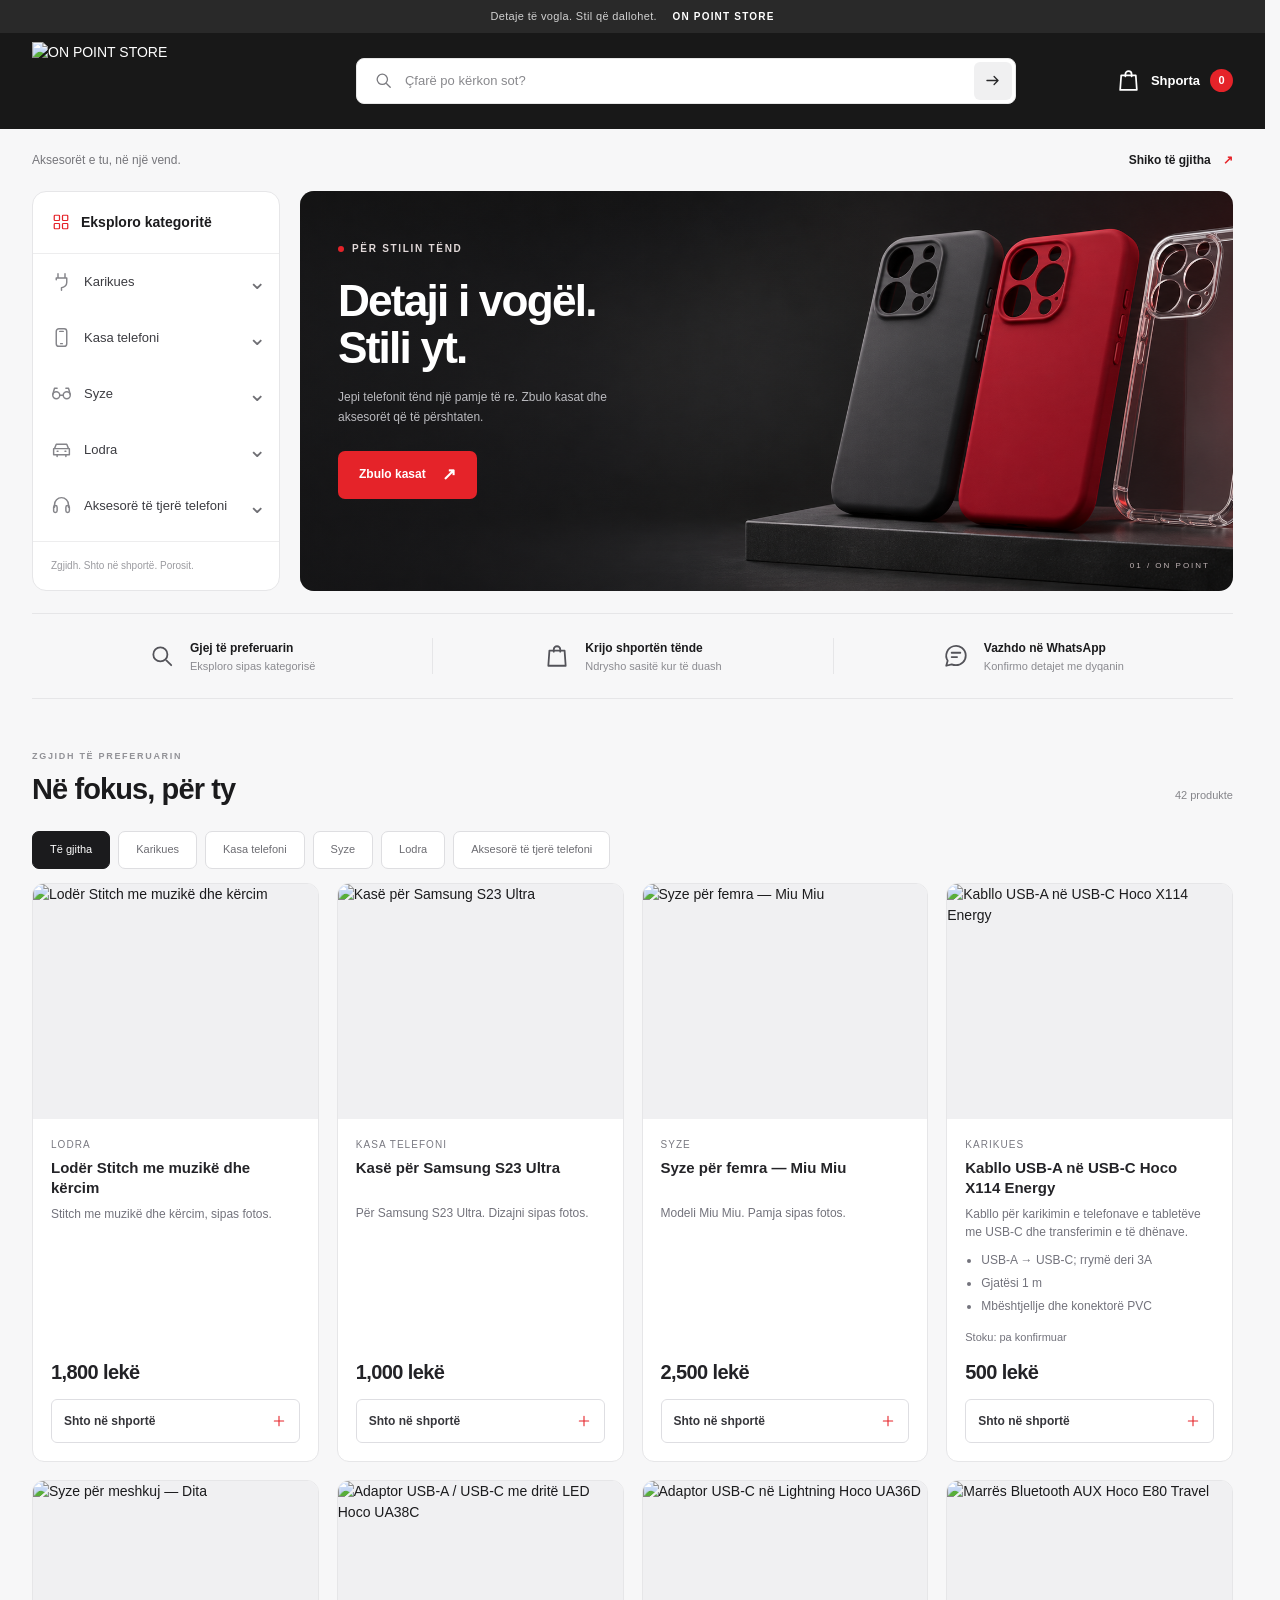
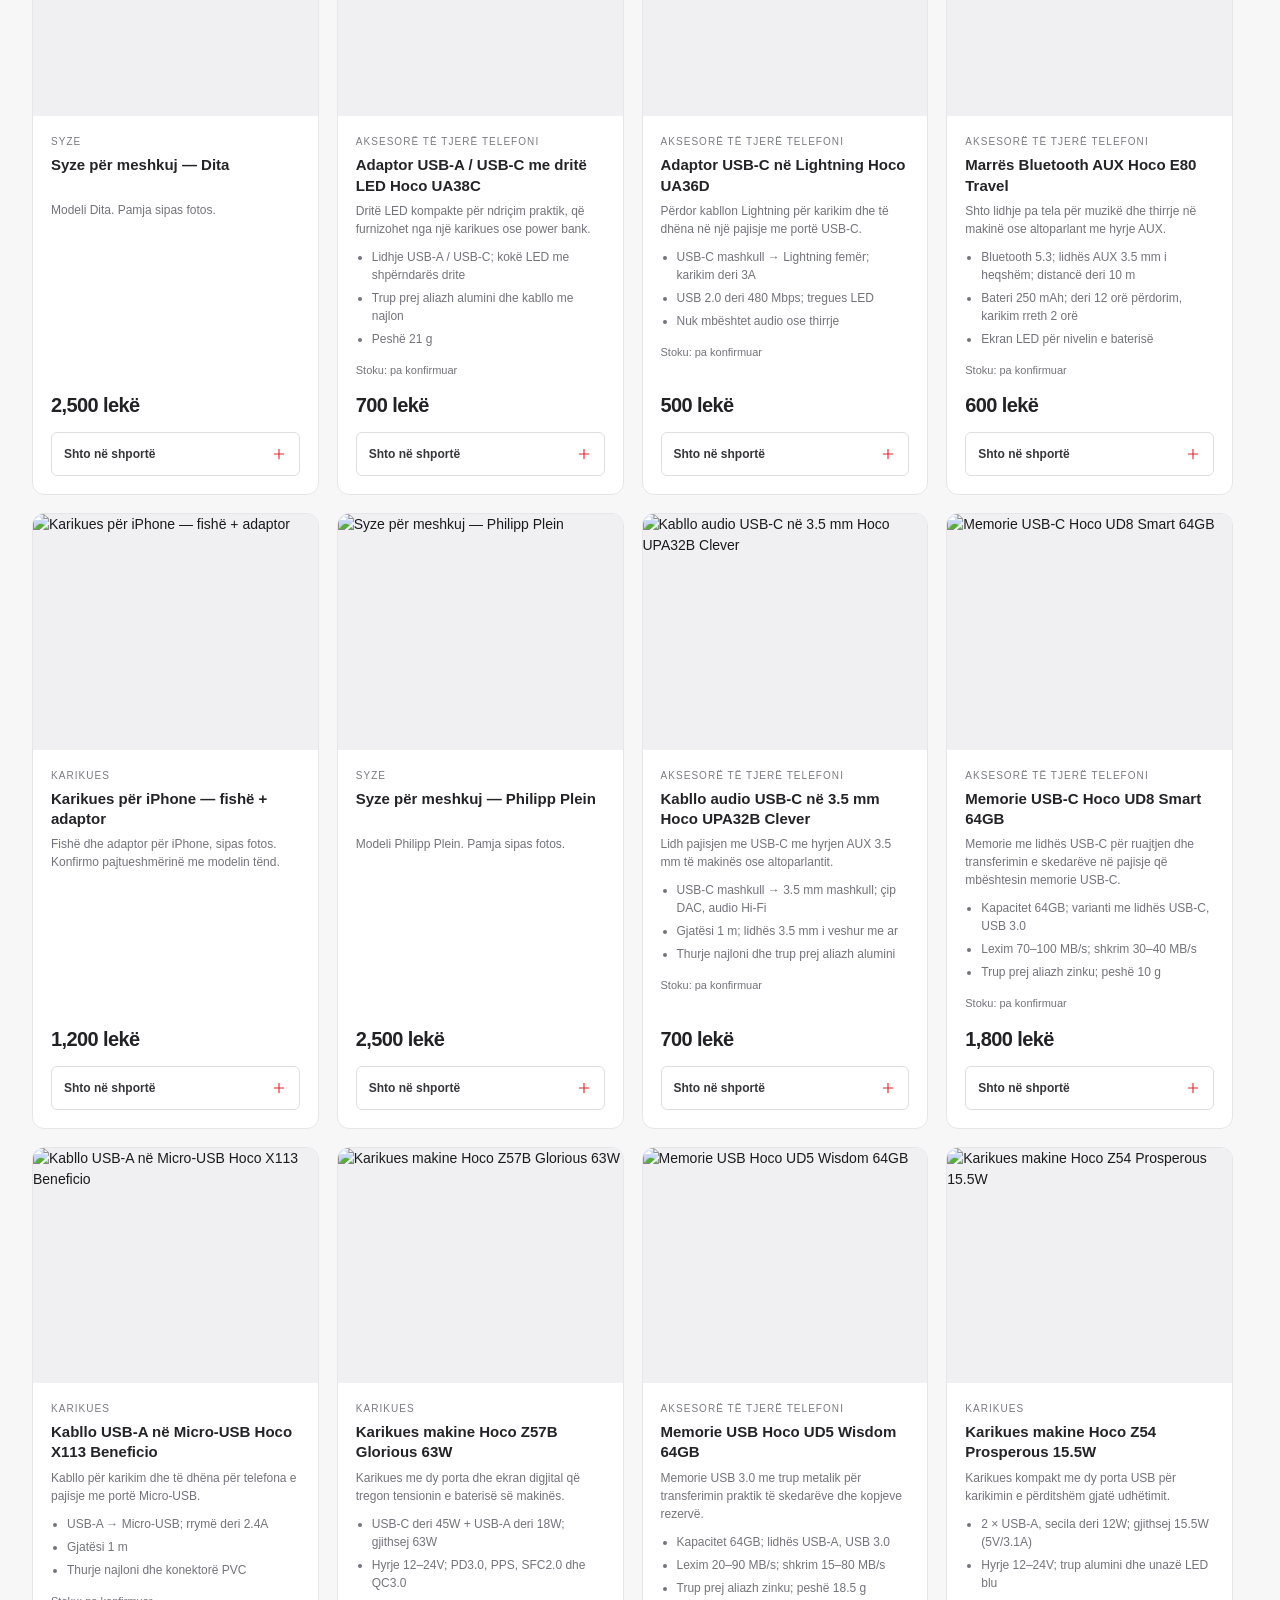
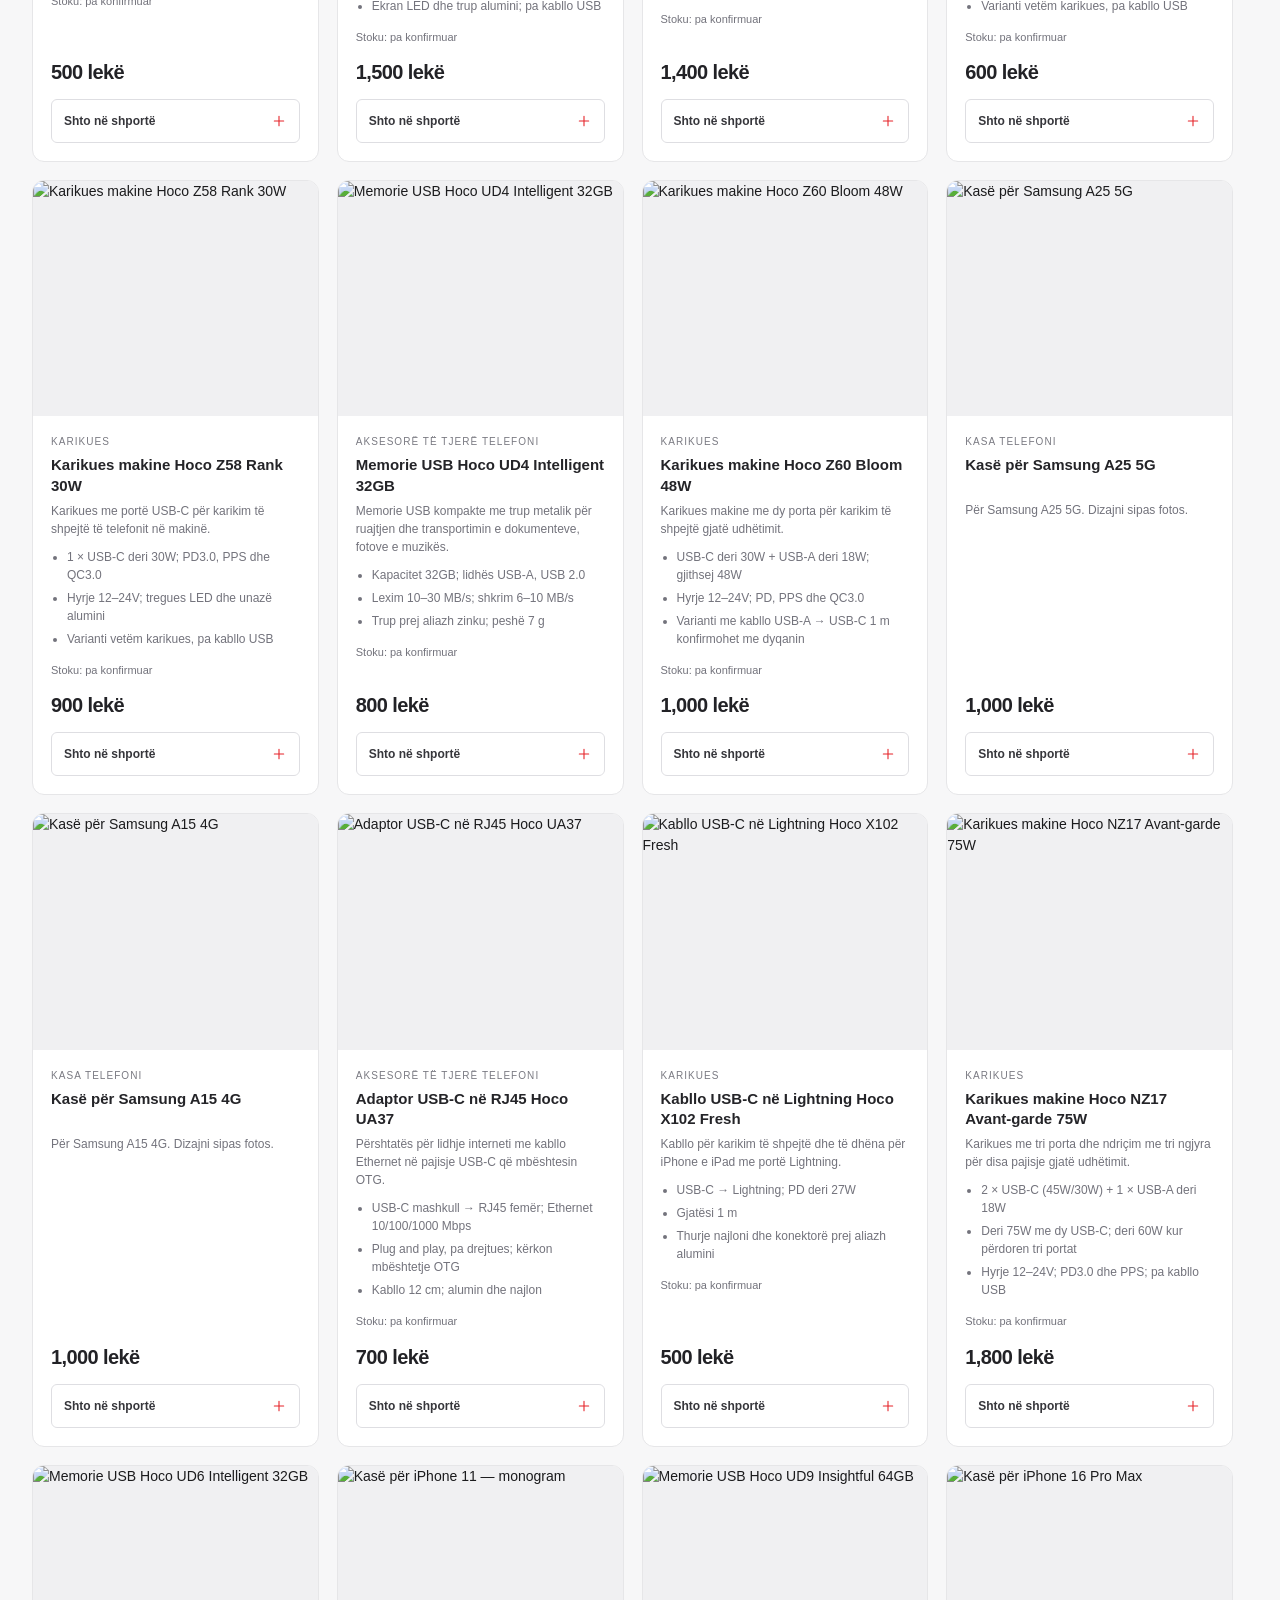
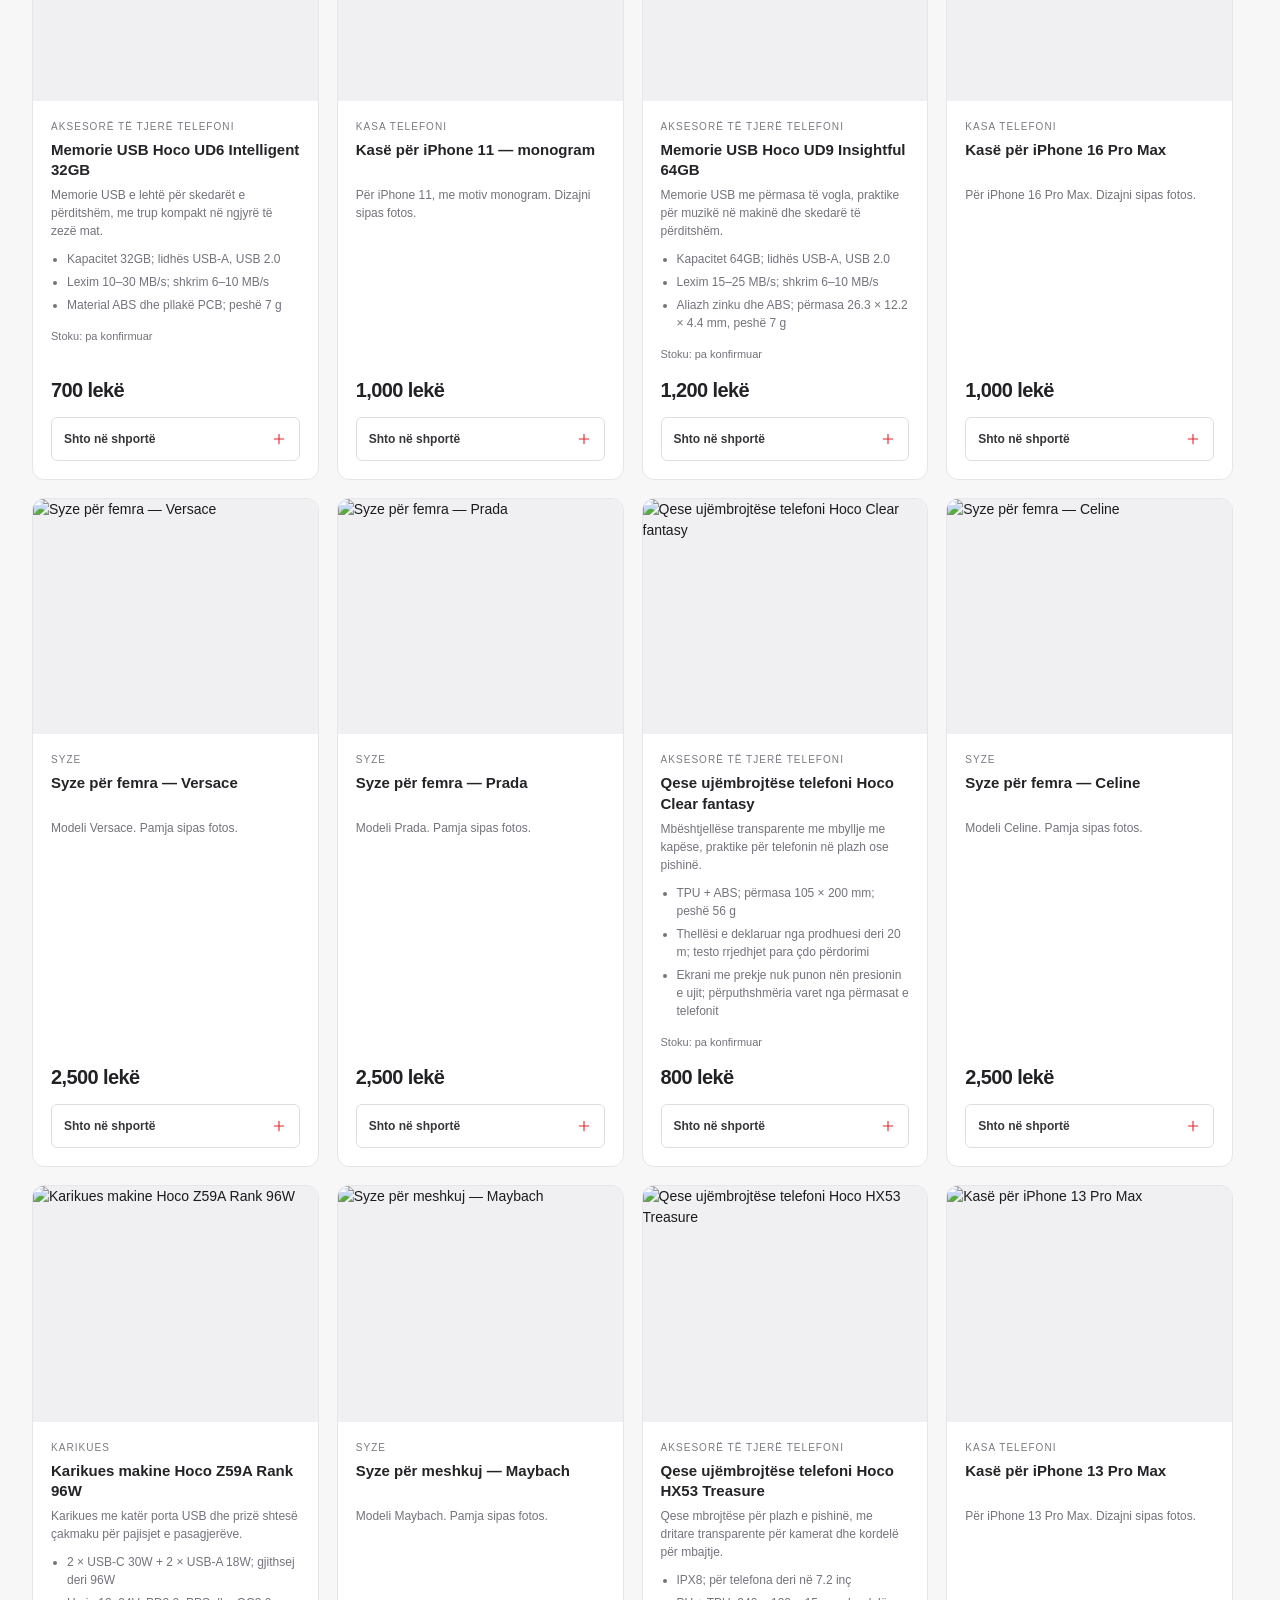
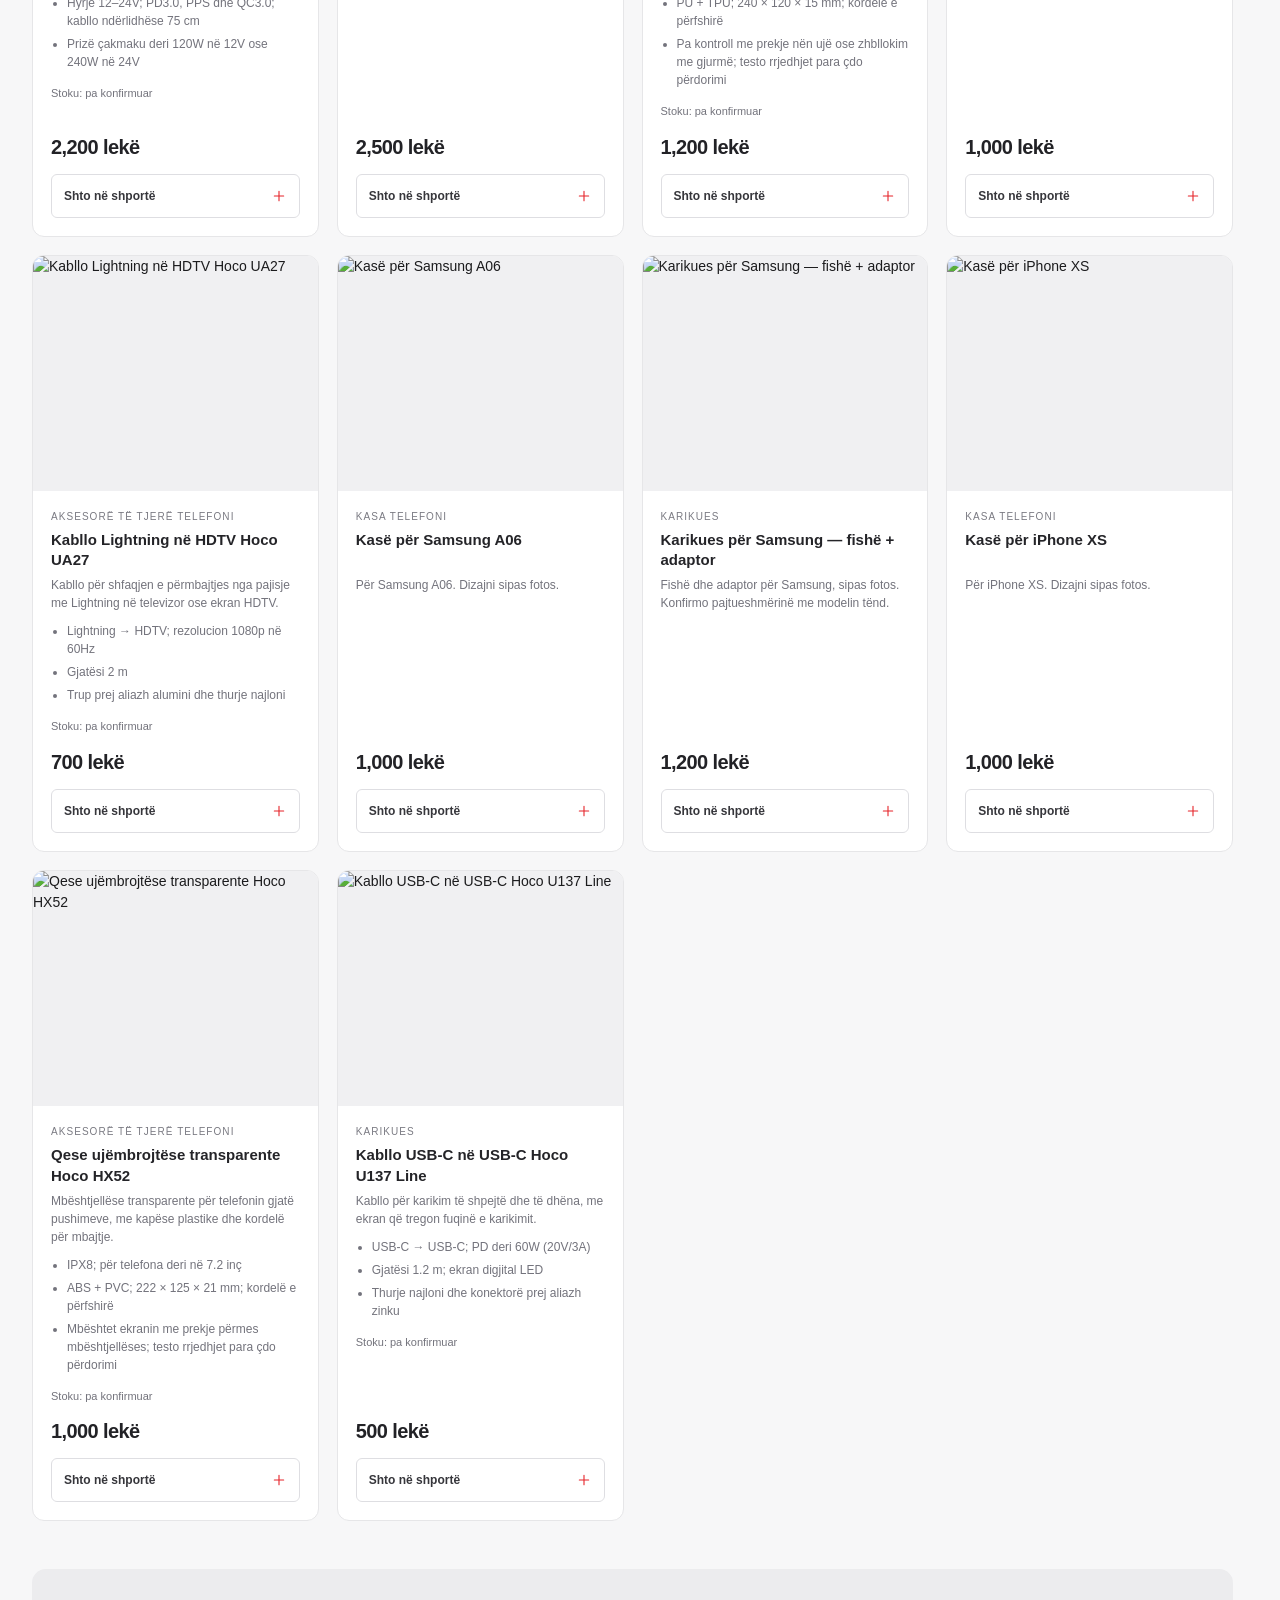
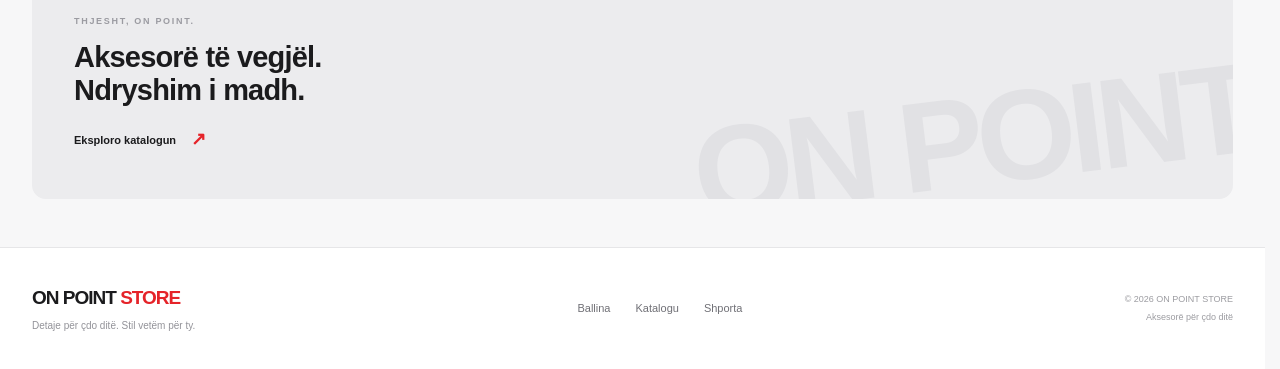
==== commit 70d40328: "Add files via upload" ====
--- a/index.html
+++ b/index.html
@@ -69,7 +69,7 @@
   <dialog id="cart-dialog" class="cart-dialog" aria-labelledby="cart-title">
     <div class="cart-header"><div><span class="eyebrow">ZGJEDHJET E TUA</span><h2 id="cart-title">Shporta jote <span id="cart-title-count"></span></h2></div><button class="icon-button" id="close-cart" type="button" aria-label="Mbyll shportën">×</button></div>
     <div id="cart-items" class="cart-items"></div>
-    <div id="cart-summary" class="cart-summary" hidden><div class="cart-total"><span>Totali i produkteve</span><strong id="cart-total">0 lekë</strong></div><p class="shipping-note">Transporti dhe disponueshmëria konfirmohen me dyqanin.</p><p id="checkout-note" class="checkout-note"></p><a id="whatsapp-order" class="button whatsapp-button" target="_blank" rel="noopener noreferrer" hidden><span data-icon="chat" aria-hidden="true"></span>Porosit në WhatsApp <span aria-hidden="true">↗</span></a><details class="order-preview"><summary>Shiko mesazhin e porosisë</summary><pre id="order-message"></pre></details><p class="checkout-caption">Mesazhi përgatitet automatikisht. Ti e dërgon dhe konfirmon porosinë në WhatsApp.</p></div>
+    <div id="cart-summary" class="cart-summary" hidden><div class="cart-total"><span>Totali i produkteve</span><strong id="cart-total">0 lekë</strong></div><p class="shipping-note">Transporti: Durrës 100L · Pjesa tjetër e Shqipërisë 300L.</p><p id="checkout-note" class="checkout-note"></p><a id="whatsapp-order" class="button whatsapp-button" target="_blank" rel="noopener noreferrer" hidden><span data-icon="chat" aria-hidden="true"></span>Porosit në WhatsApp <span aria-hidden="true">↗</span></a><details class="order-preview"><summary>Shiko mesazhin e porosisë</summary><pre id="order-message"></pre></details><p class="checkout-caption">Mesazhi përgatitet automatikisht. Ti e dërgon dhe konfirmon porosinë në WhatsApp.</p></div>
   </dialog>
   <div id="toast" class="toast" role="status" aria-live="polite" hidden></div>
 </body>
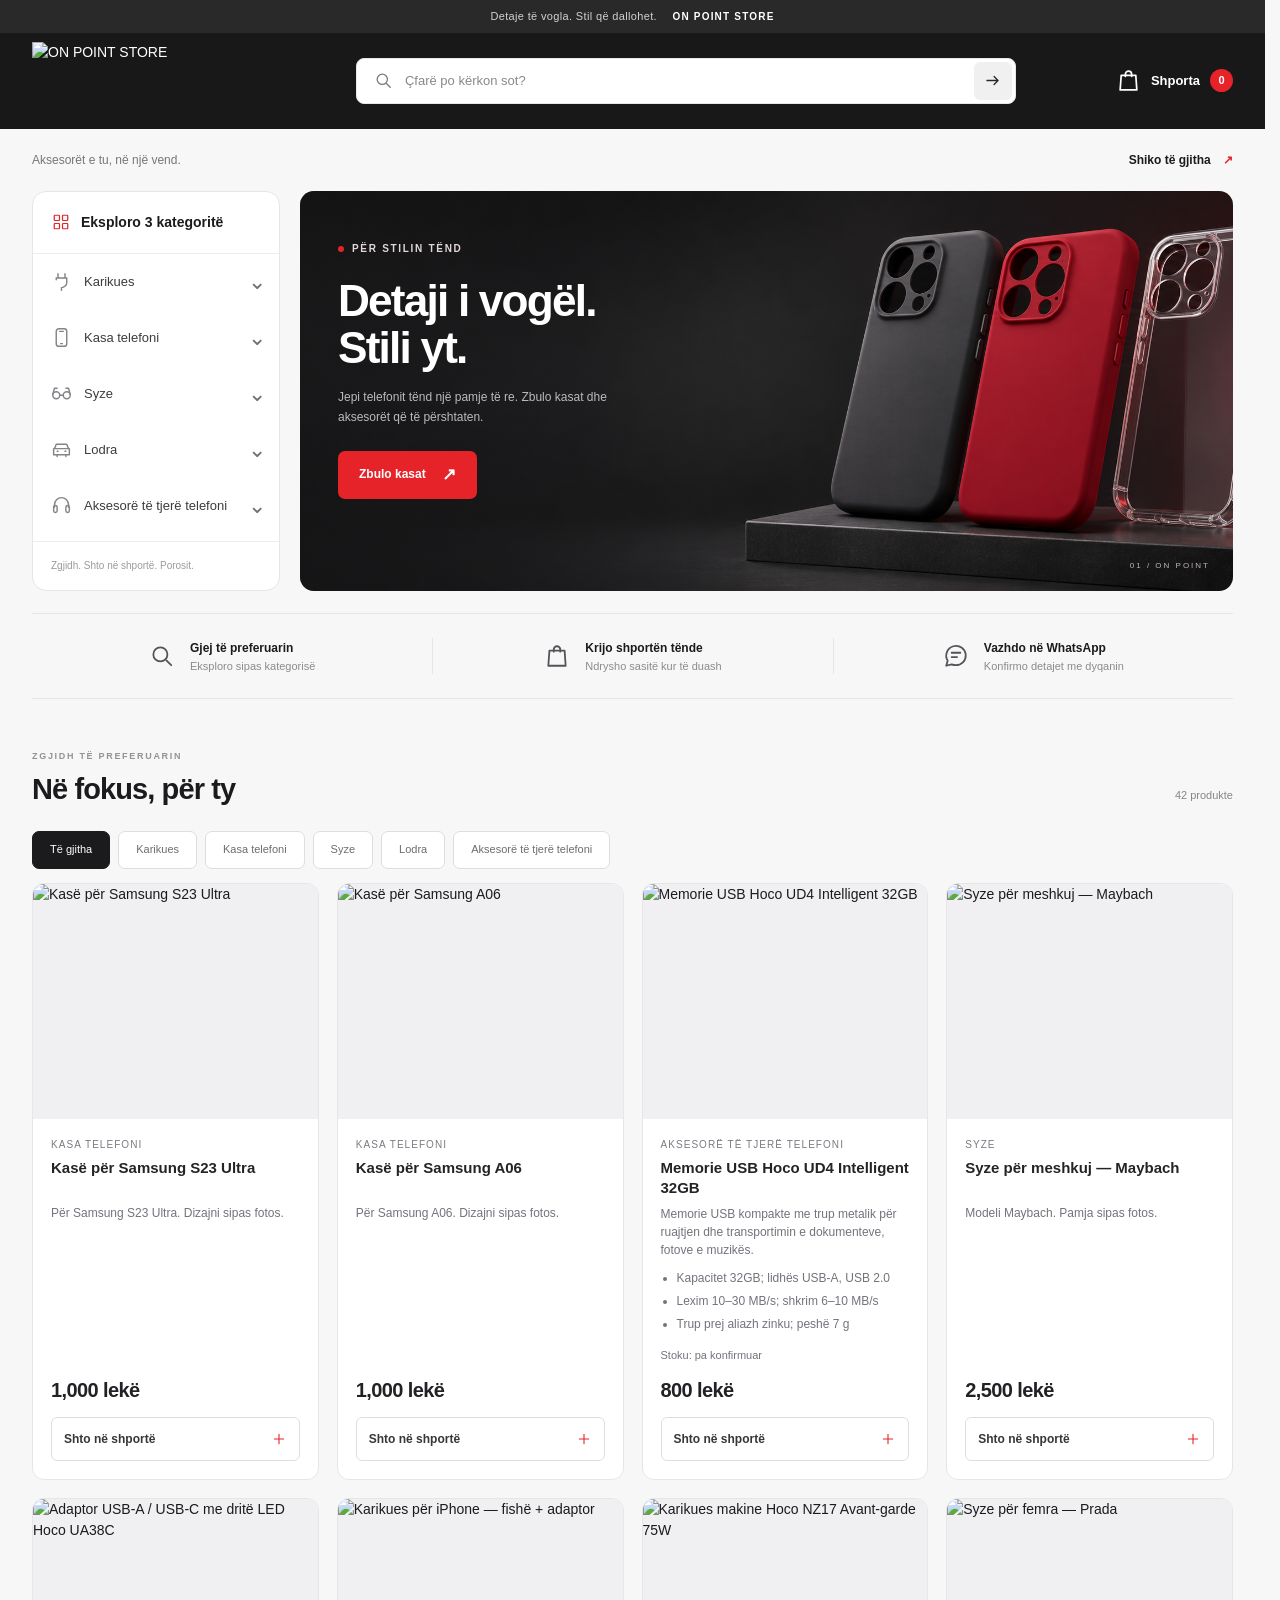
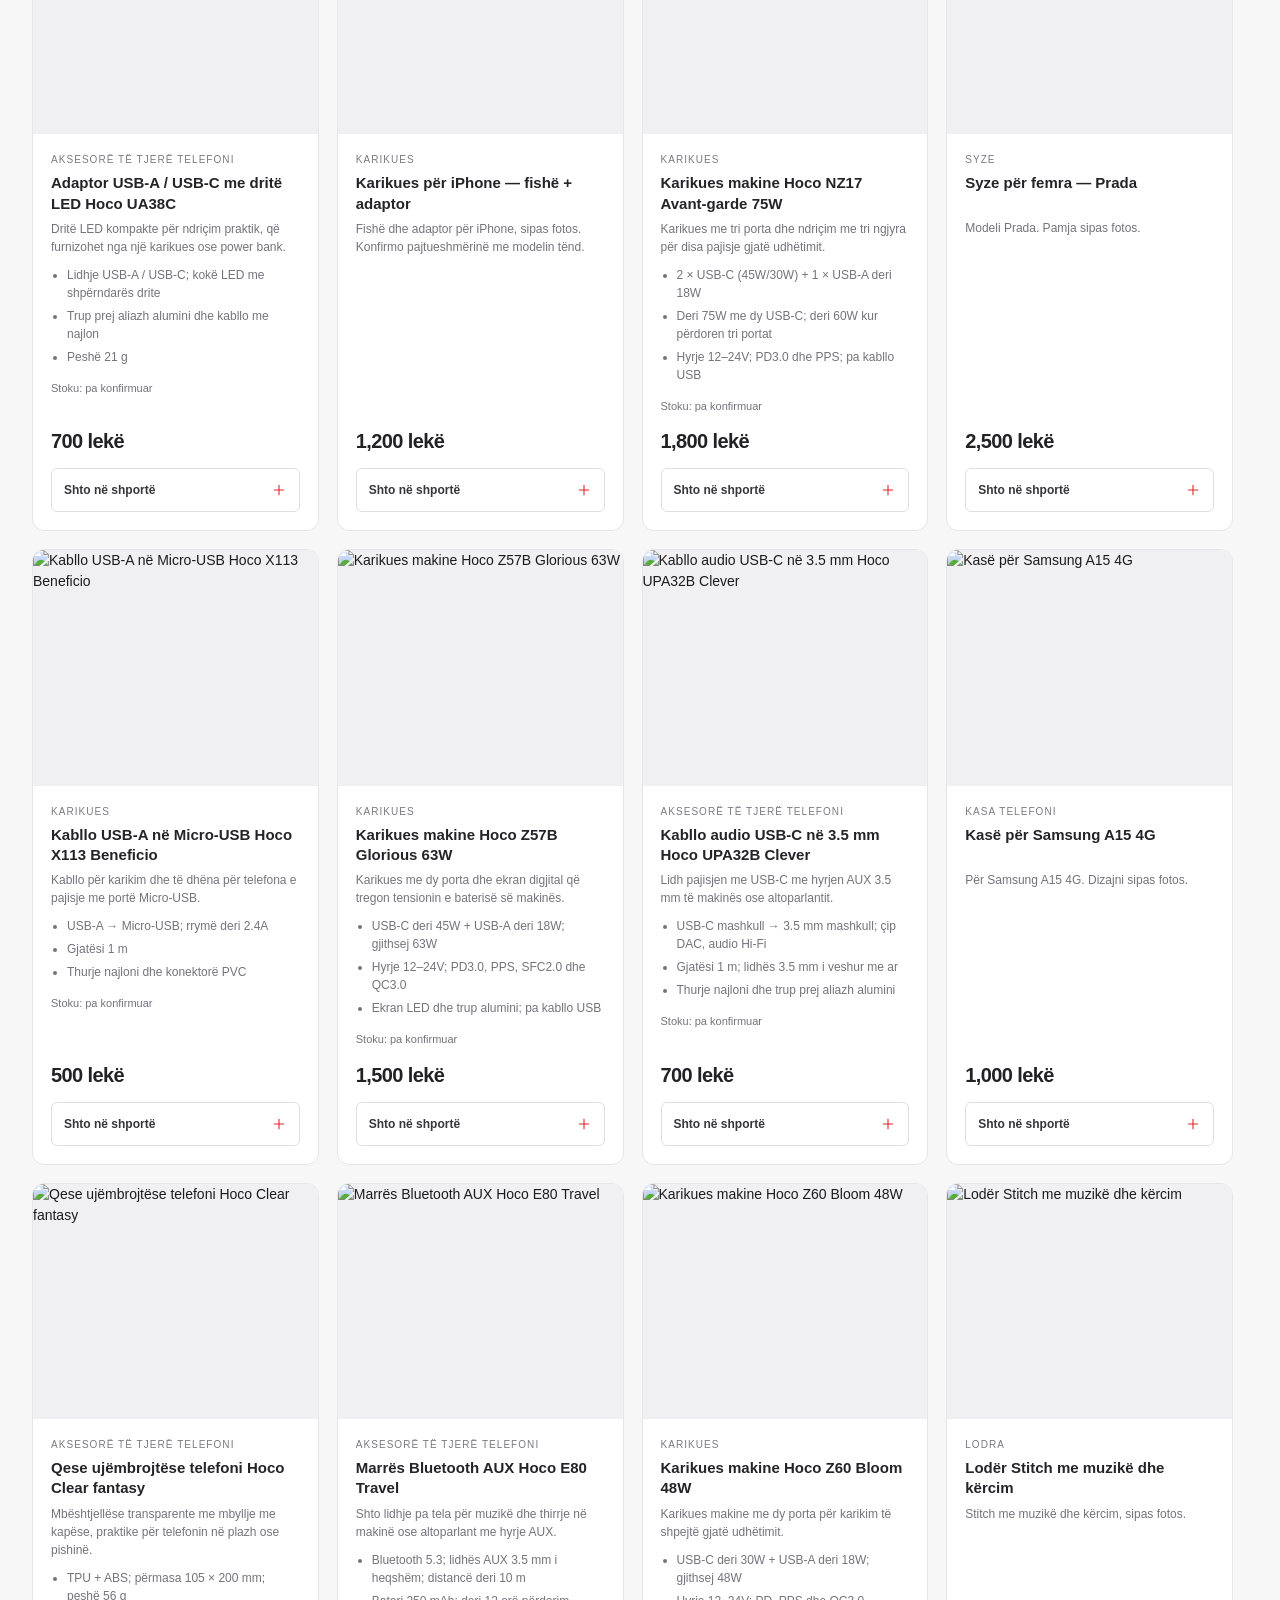
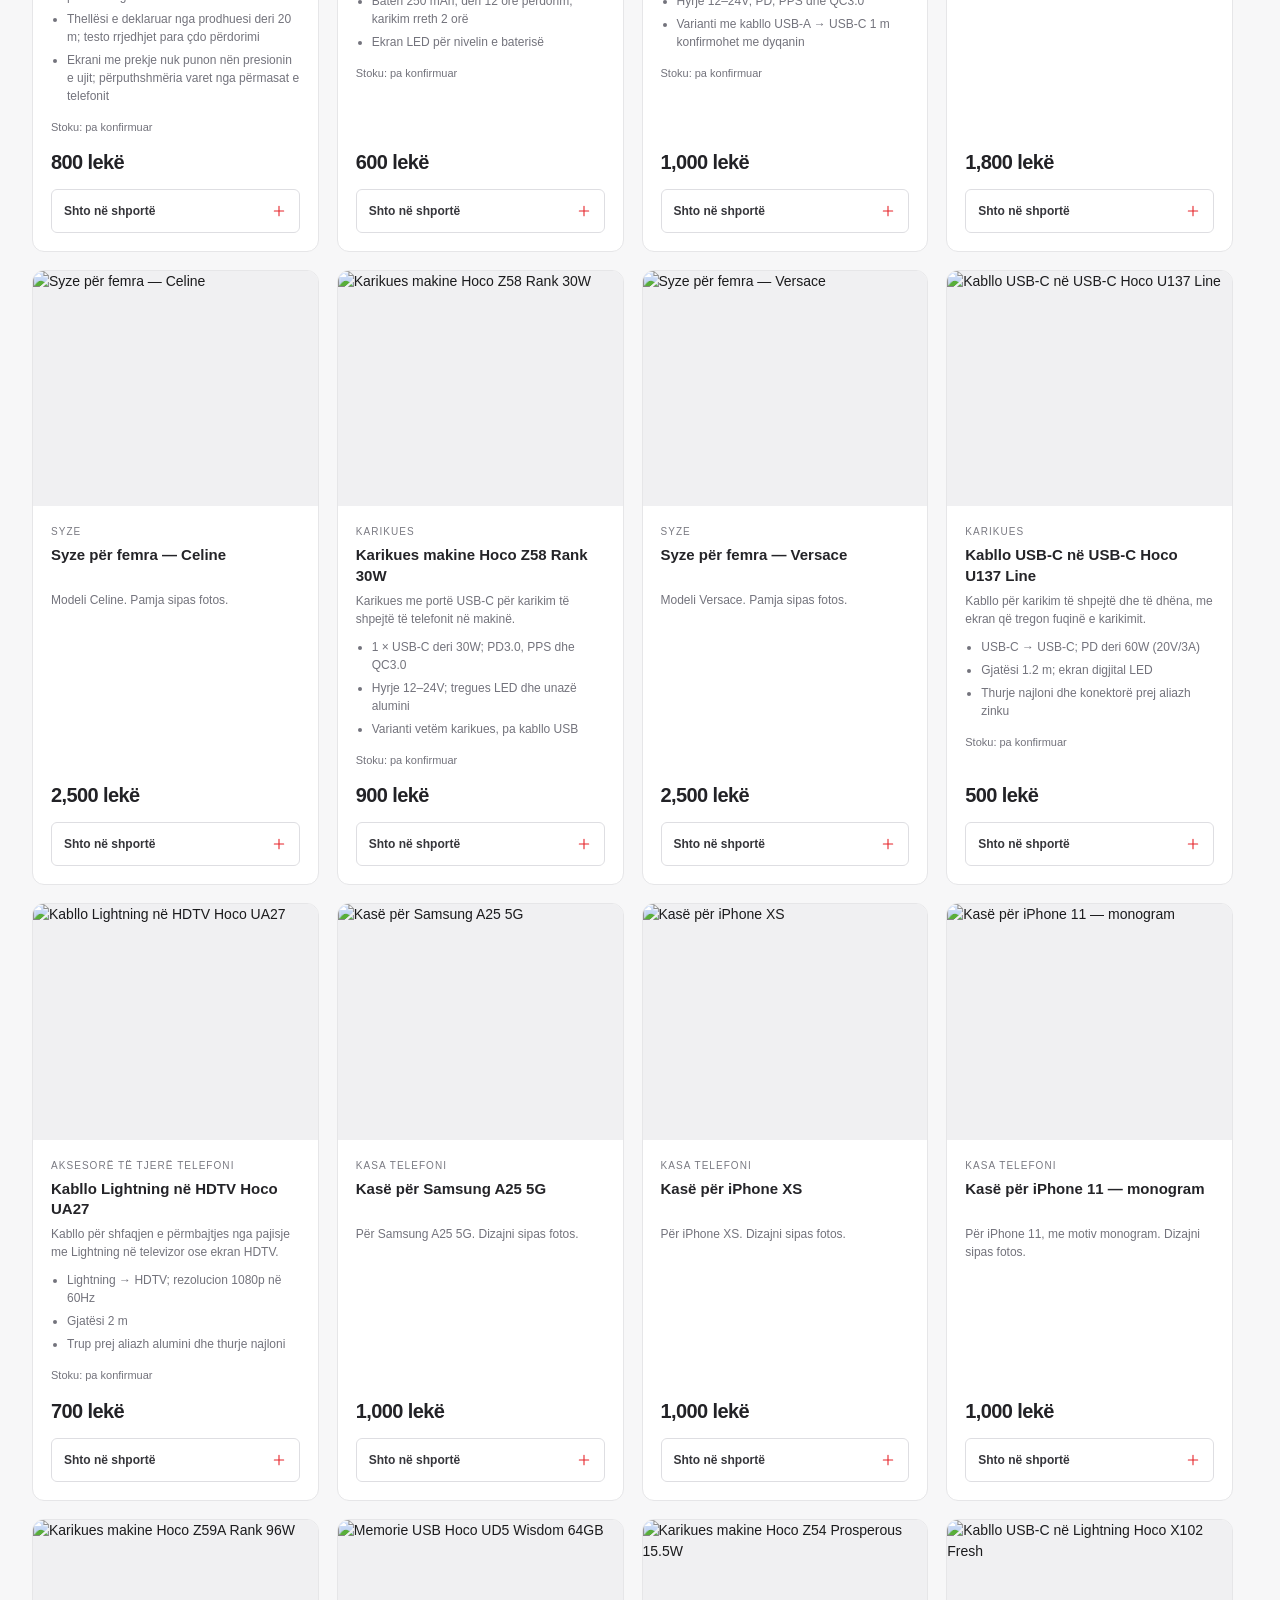
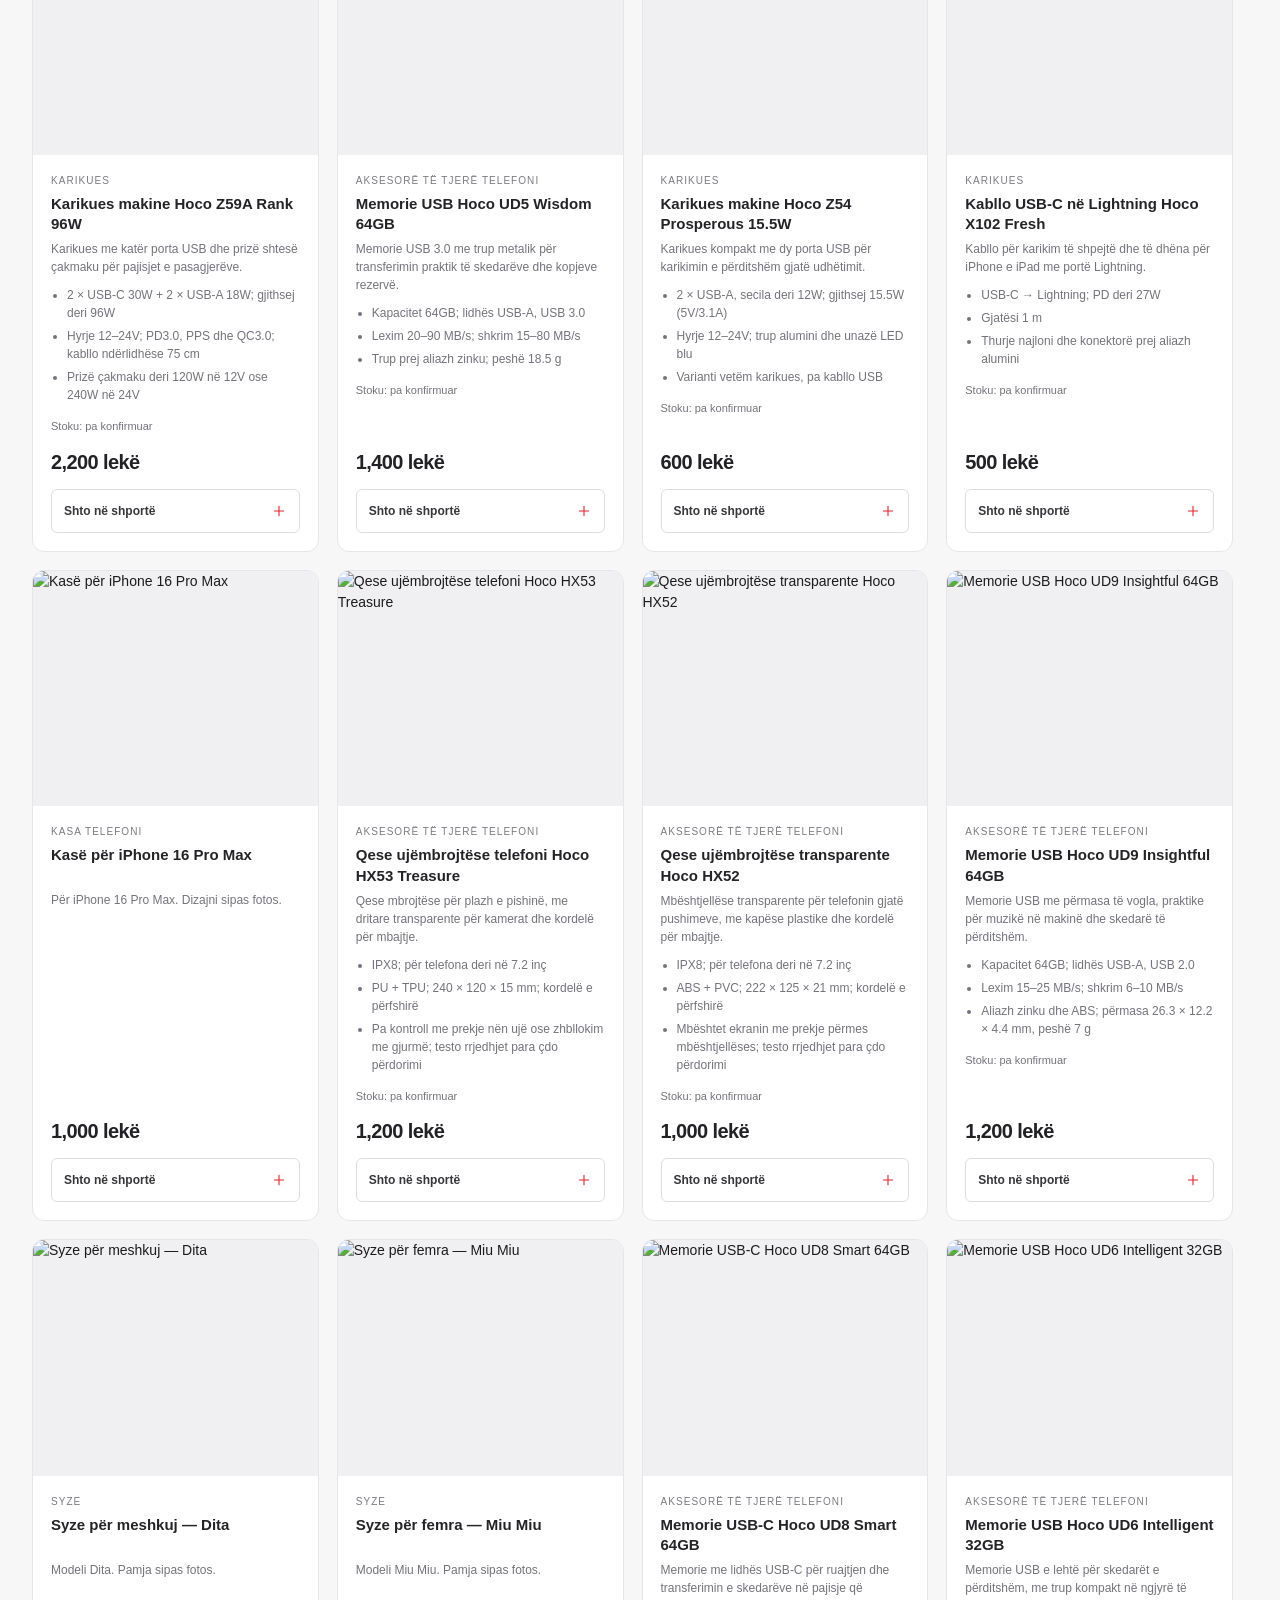
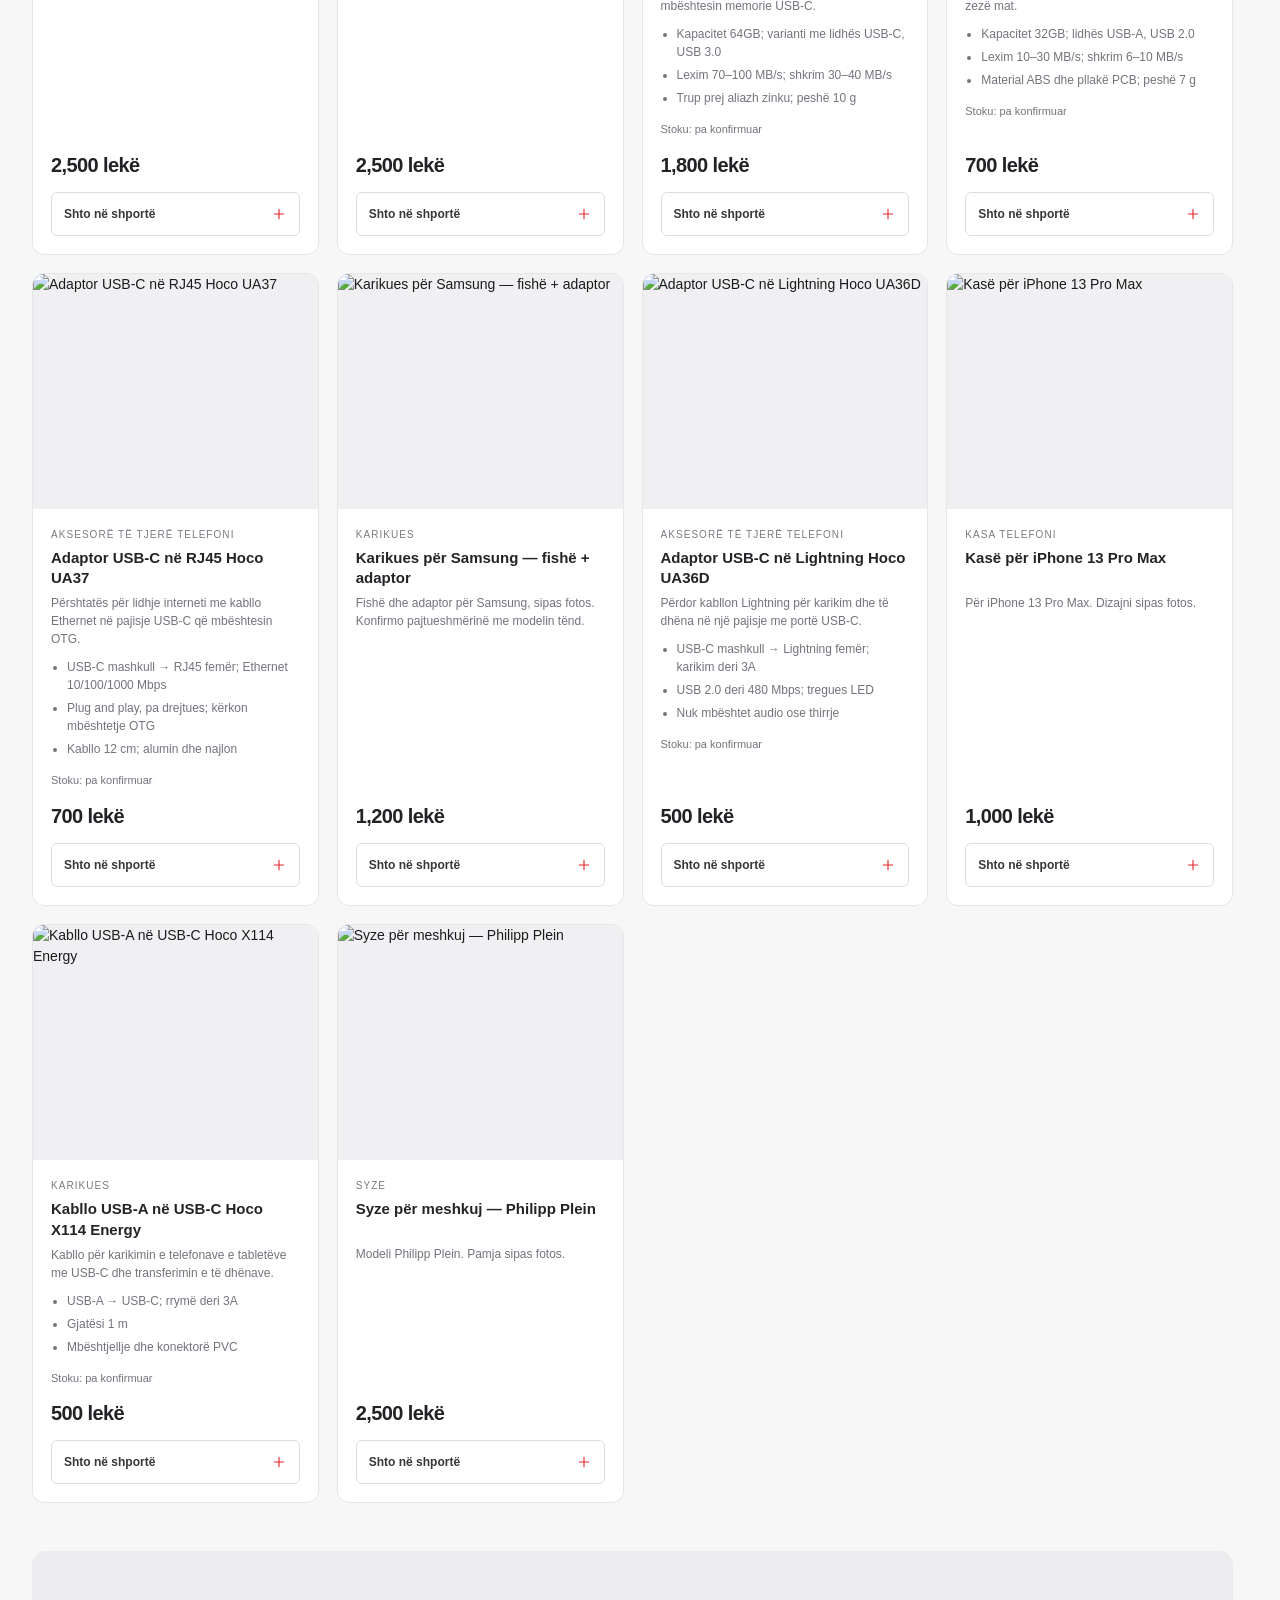
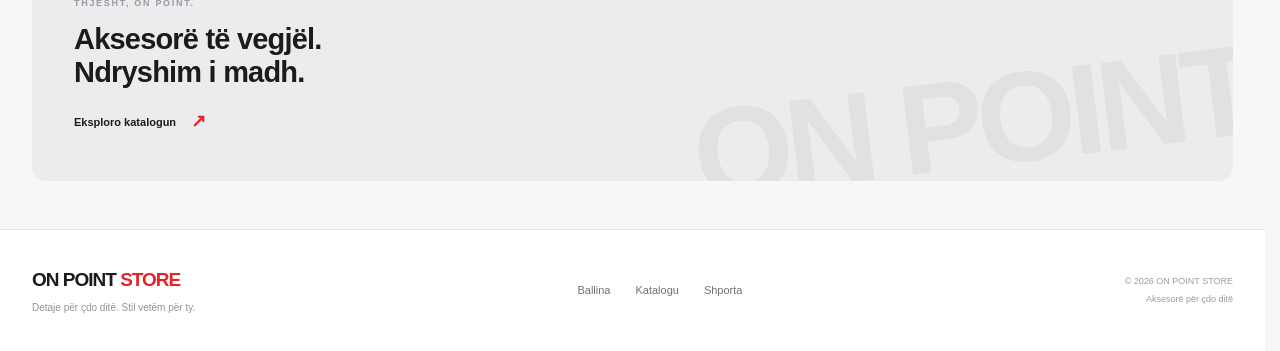
==== commit f348aebf: "some changes" ====
--- a/index.html
+++ b/index.html
@@ -30,7 +30,7 @@
     <div class="page-intro"><span>Aksesorët e tu, në një vend.</span><a href="produktet.html">Shiko të gjitha <span aria-hidden="true">↗</span></a></div>
     <div class="ballina hero-layout">
       <nav class="nav category-nav" aria-label="Kategoritë">
-        <h2 class="nav-heading"><span data-icon="grid" aria-hidden="true"></span>Eksploro kategoritë</h2>
+        <h2 class="nav-heading"><span data-icon="grid" aria-hidden="true"></span>Eksploro 3 kategoritë</h2>
         <a class="category-link" href="produktet.html?kategoria=karikues"><span data-icon="charger" aria-hidden="true"></span><span>Karikues</span><span class="chevron" aria-hidden="true">›</span></a>
         <div class="category-row" id="kasa-row">
           <a class="category-link" href="produktet.html?kategoria=kasa" id="kategoria-kasa"><span data-icon="phone" aria-hidden="true"></span><span>Kasa telefoni</span></a>
@@ -73,4 +73,4 @@
   </dialog>
   <div id="toast" class="toast" role="status" aria-live="polite" hidden></div>
 </body>
-</html>
+</html>
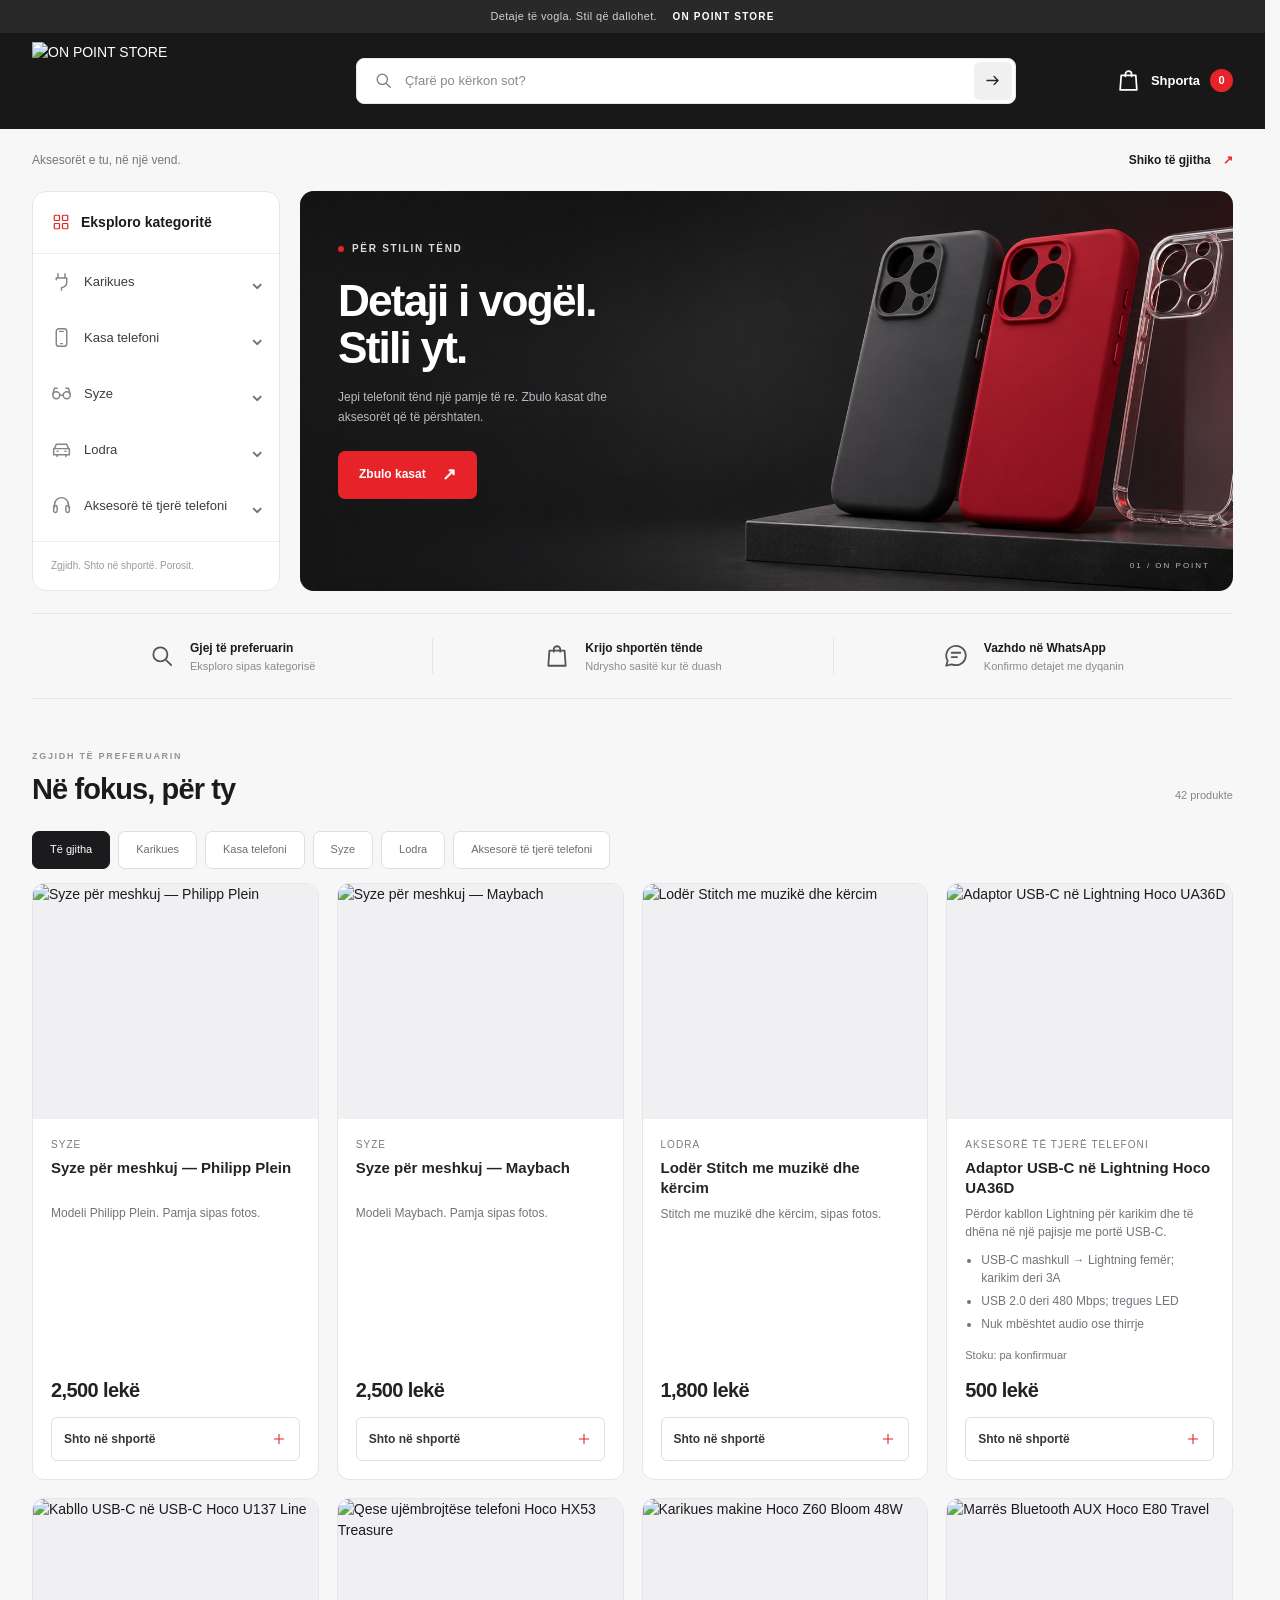
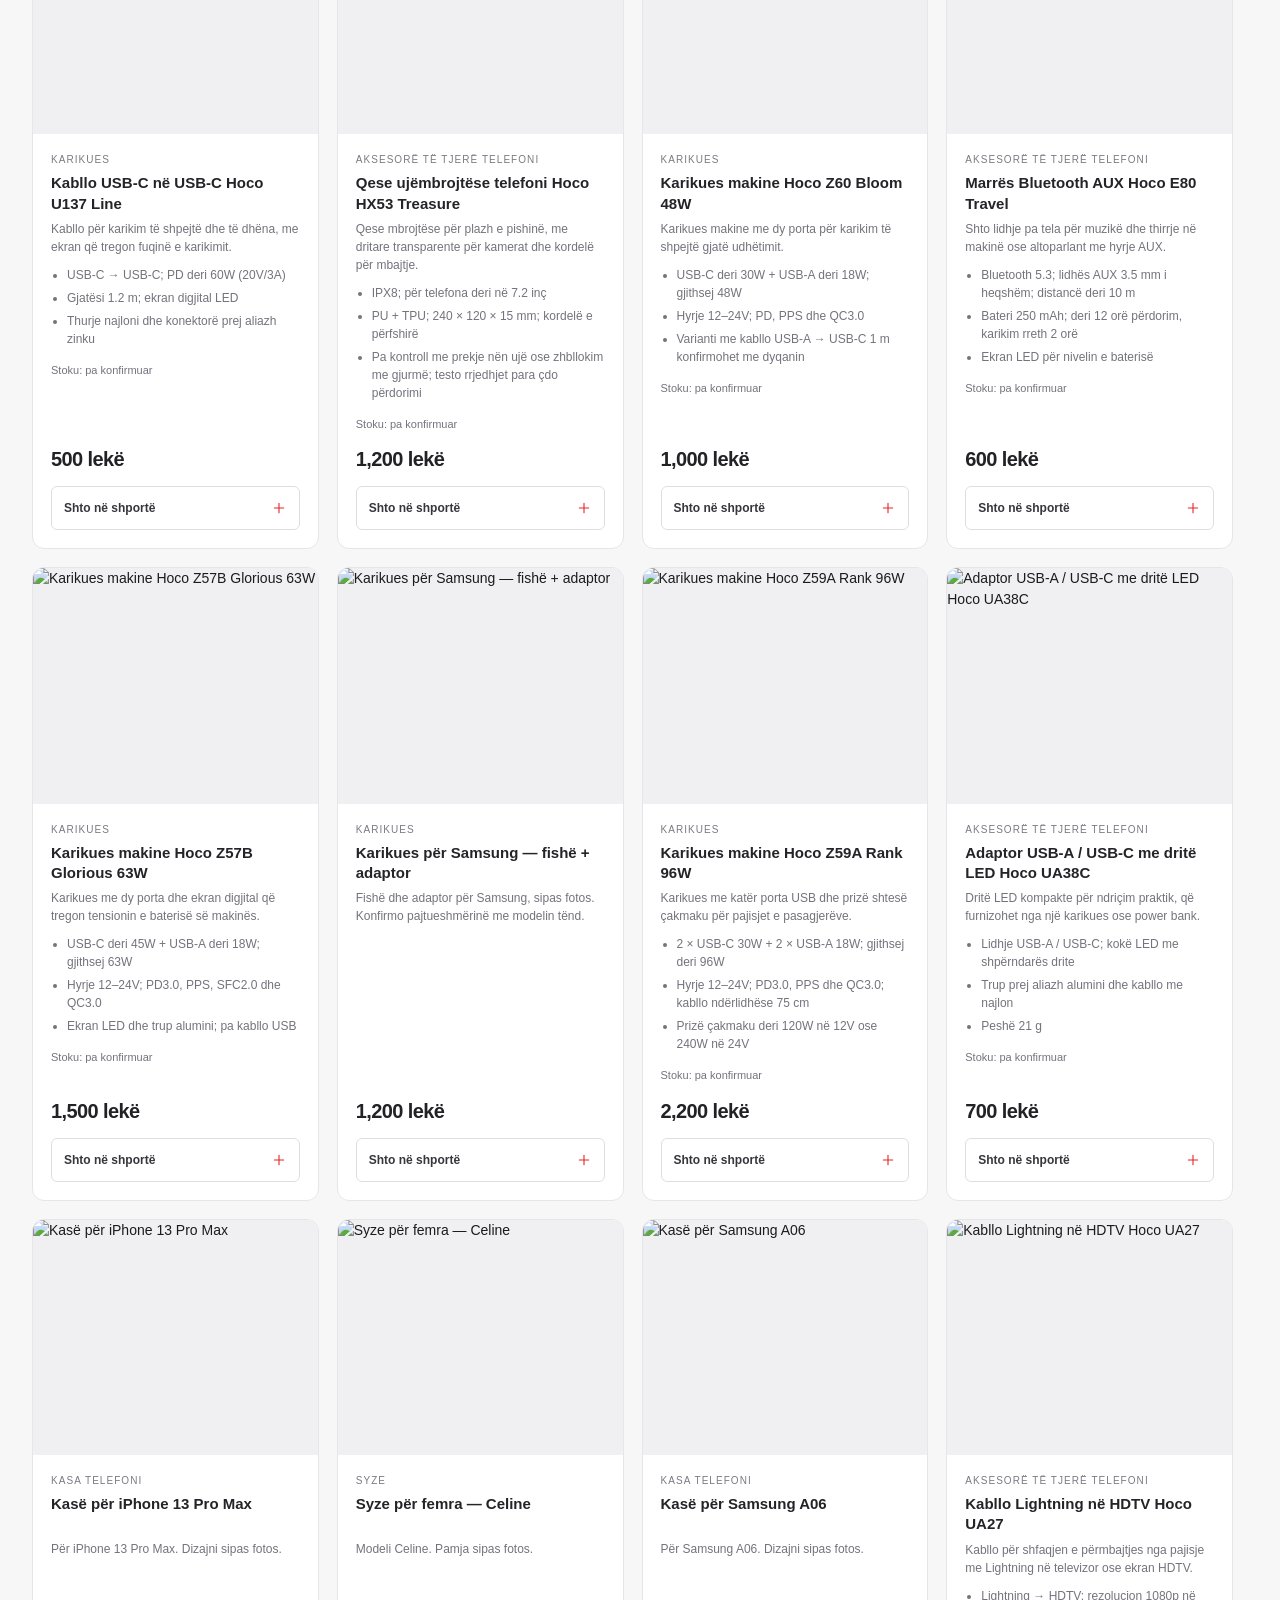
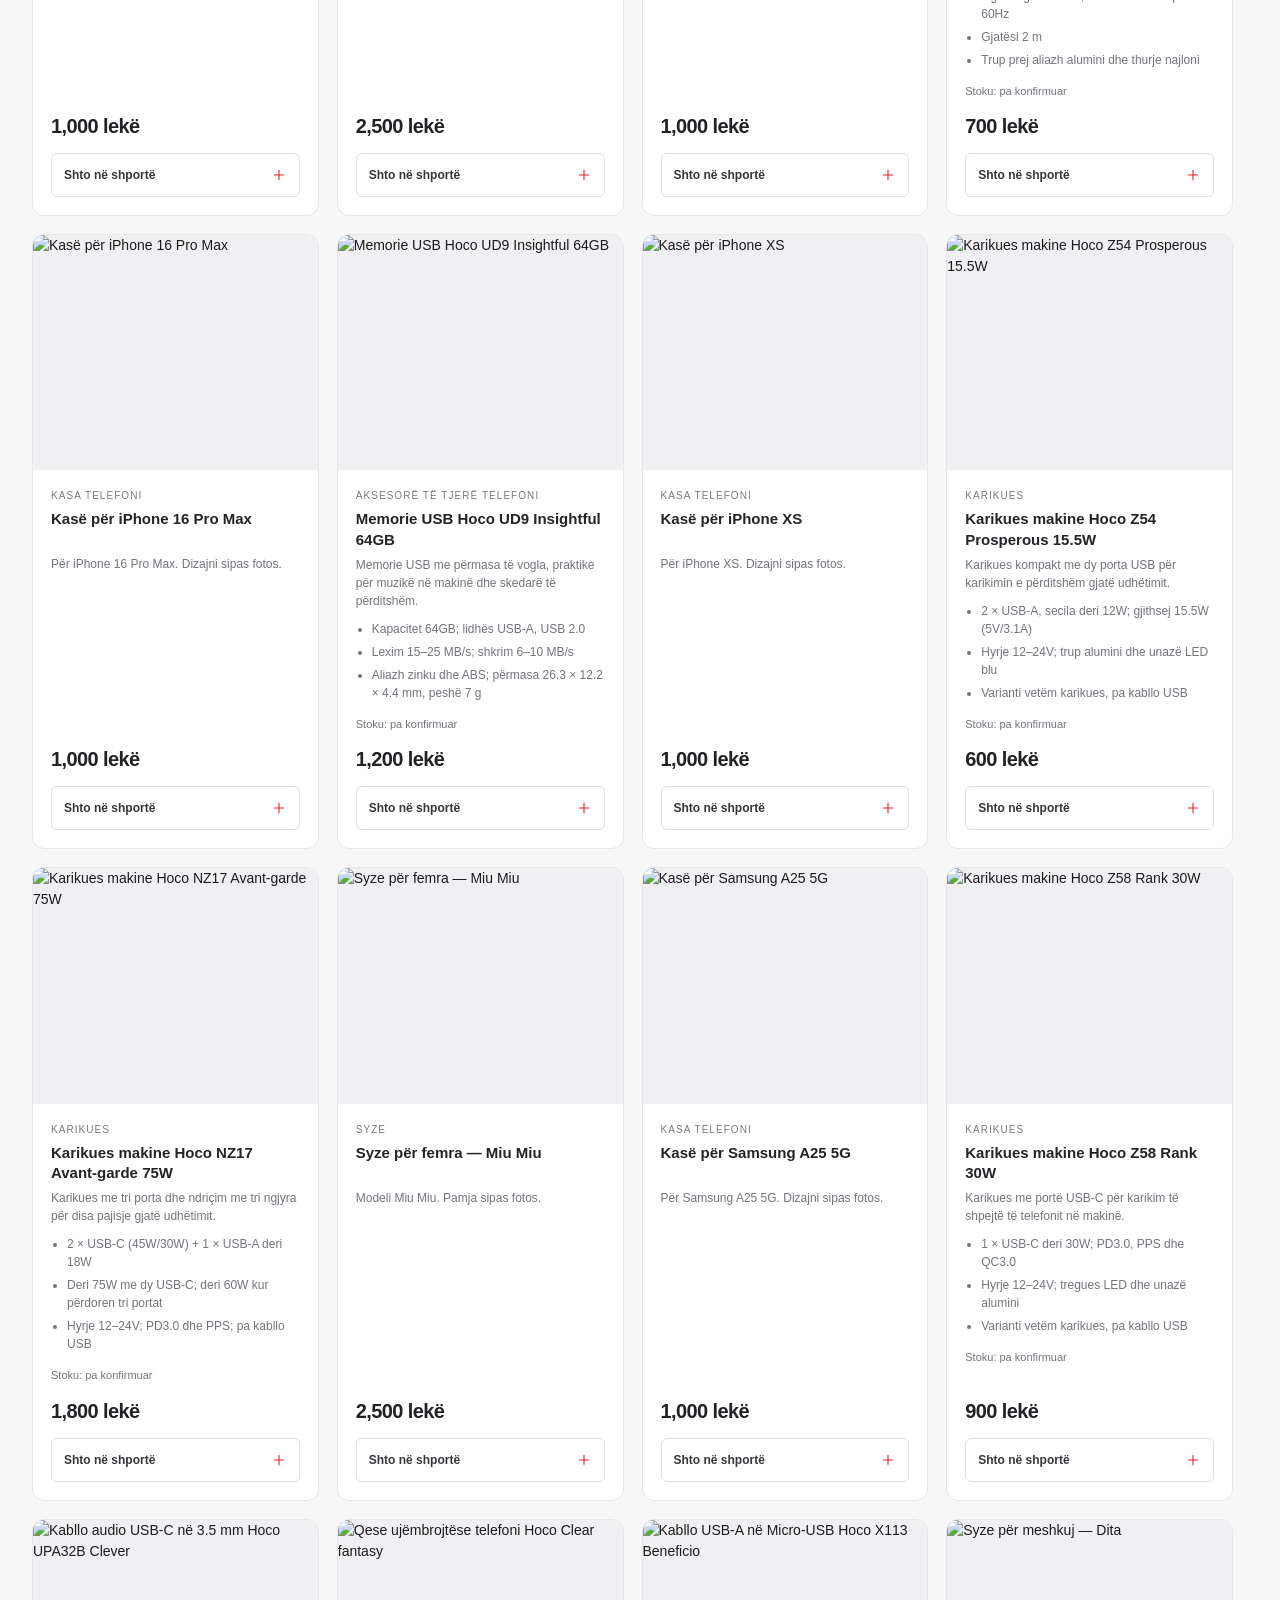
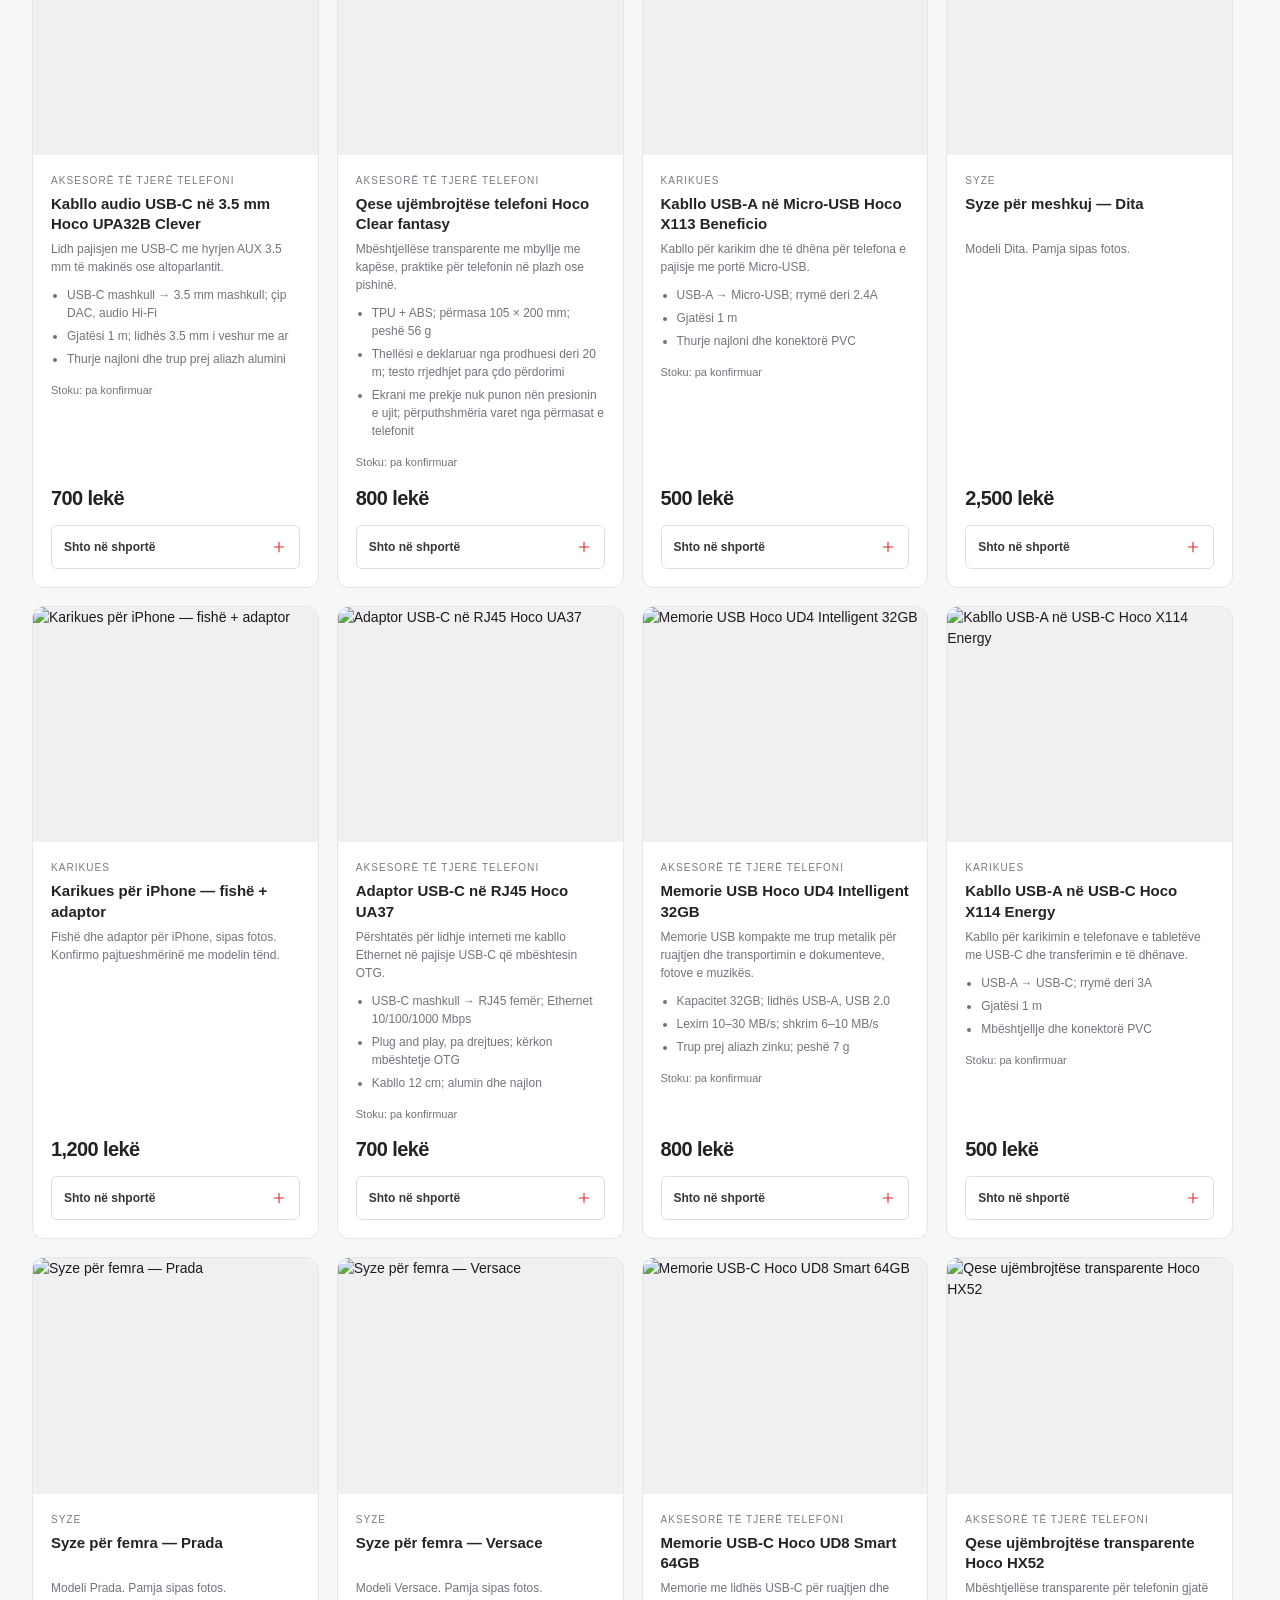
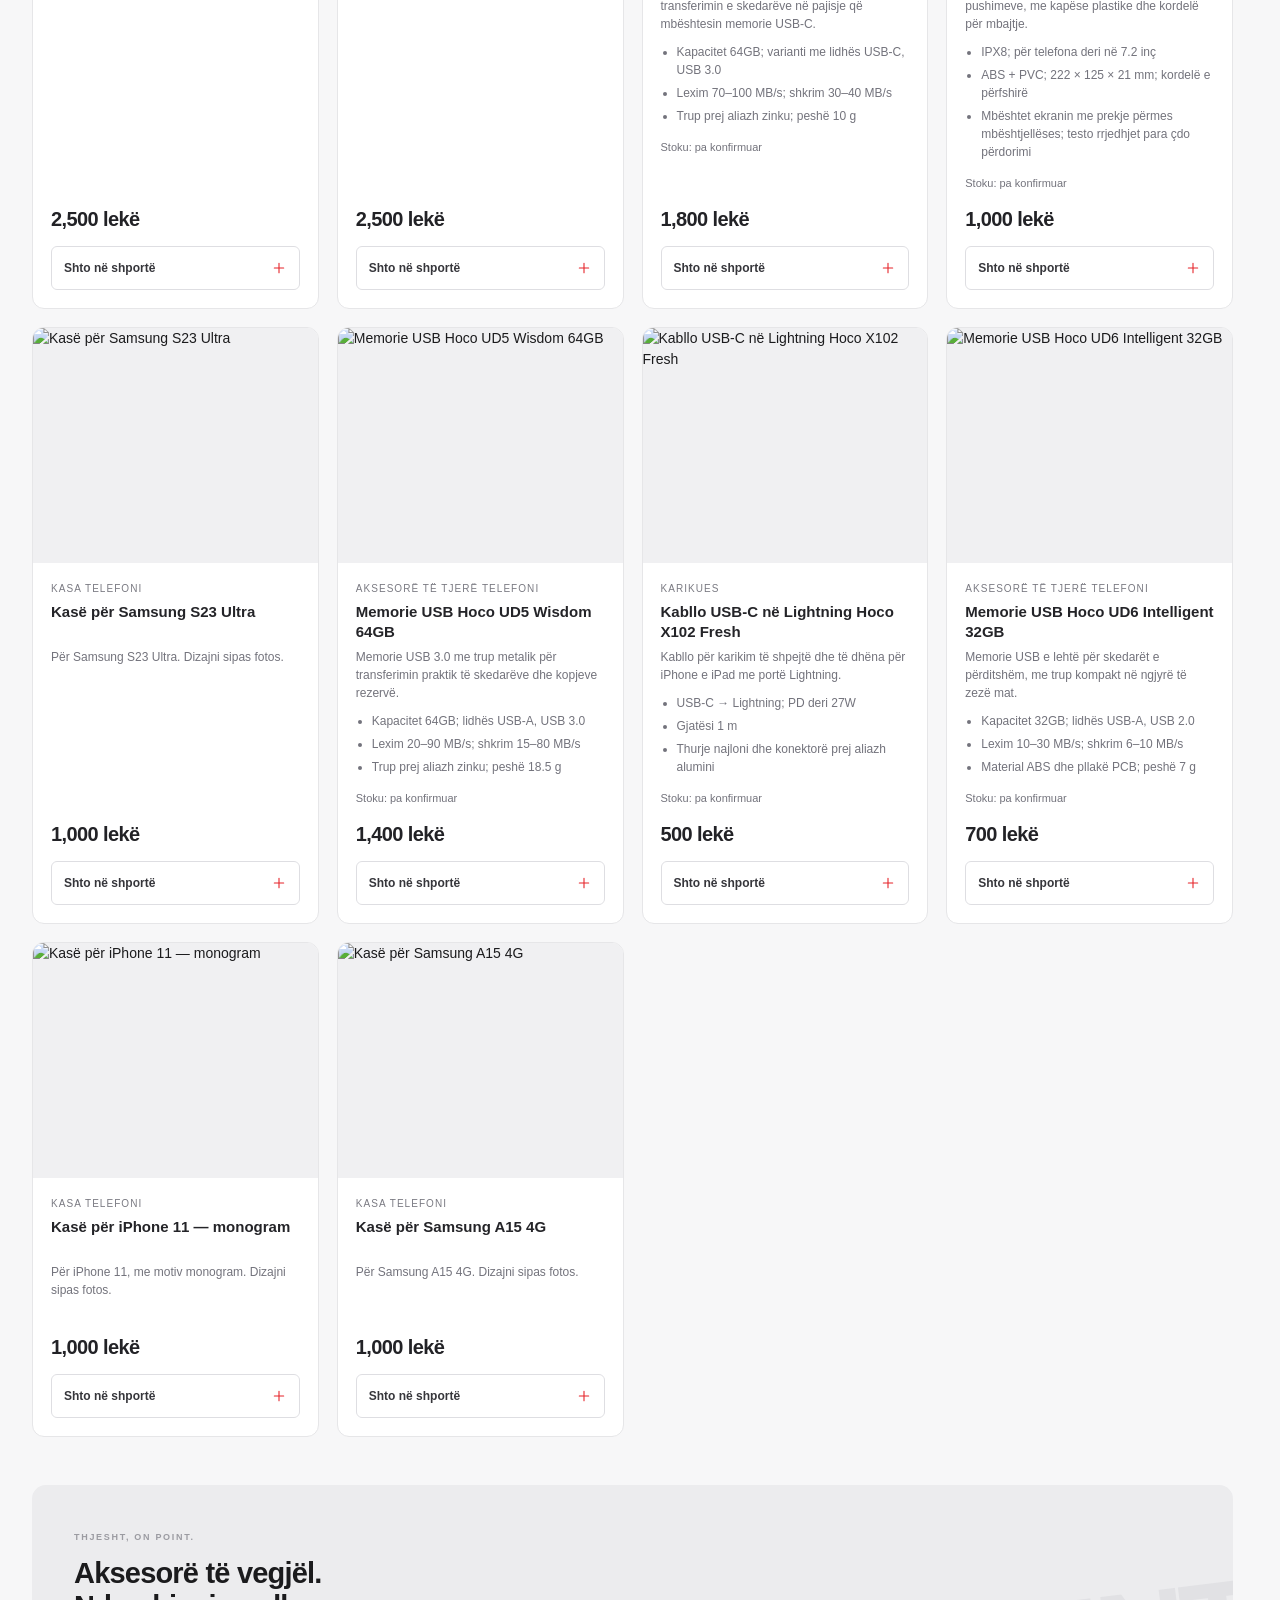
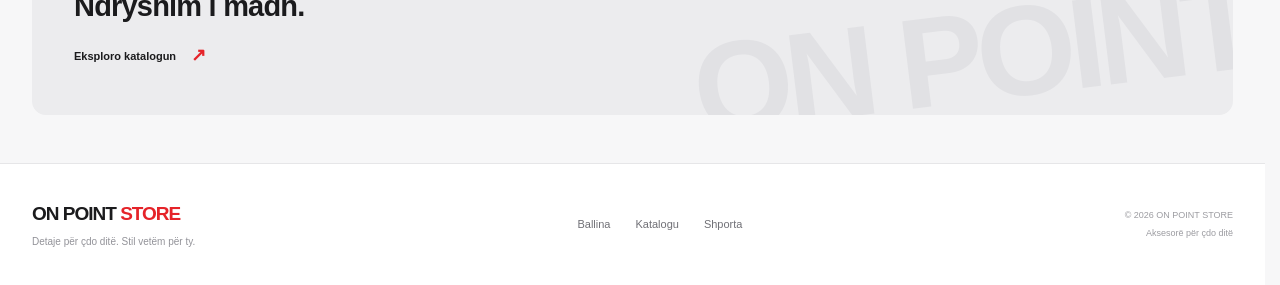
==== commit 1b46db9d: "some minor changes" ====
--- a/index.html
+++ b/index.html
@@ -30,7 +30,7 @@
     <div class="page-intro"><span>Aksesorët e tu, në një vend.</span><a href="produktet.html">Shiko të gjitha <span aria-hidden="true">↗</span></a></div>
     <div class="ballina hero-layout">
       <nav class="nav category-nav" aria-label="Kategoritë">
-        <h2 class="nav-heading"><span data-icon="grid" aria-hidden="true"></span>Eksploro 3 kategoritë</h2>
+        <h2 class="nav-heading"><span data-icon="grid" aria-hidden="true"></span>Eksploro kategoritë</h2>
         <a class="category-link" href="produktet.html?kategoria=karikues"><span data-icon="charger" aria-hidden="true"></span><span>Karikues</span><span class="chevron" aria-hidden="true">›</span></a>
         <div class="category-row" id="kasa-row">
           <a class="category-link" href="produktet.html?kategoria=kasa" id="kategoria-kasa"><span data-icon="phone" aria-hidden="true"></span><span>Kasa telefoni</span></a>
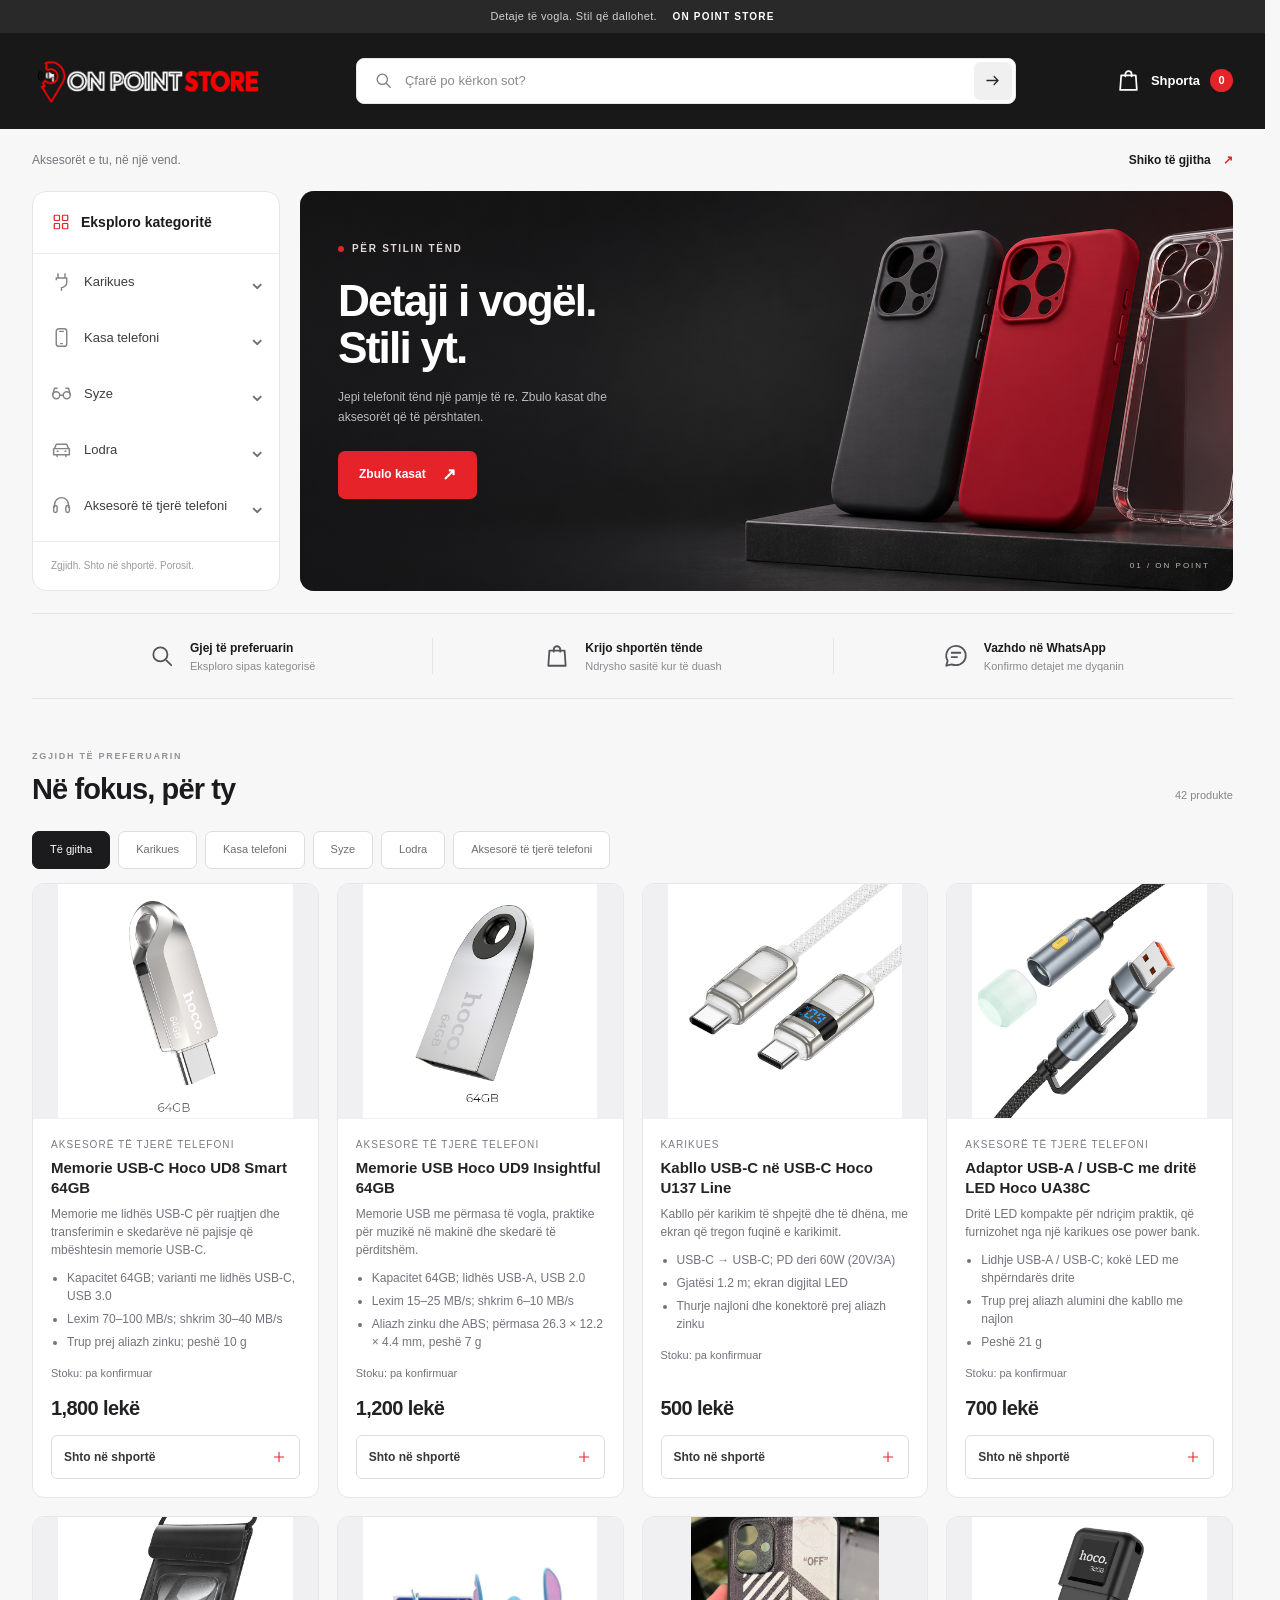
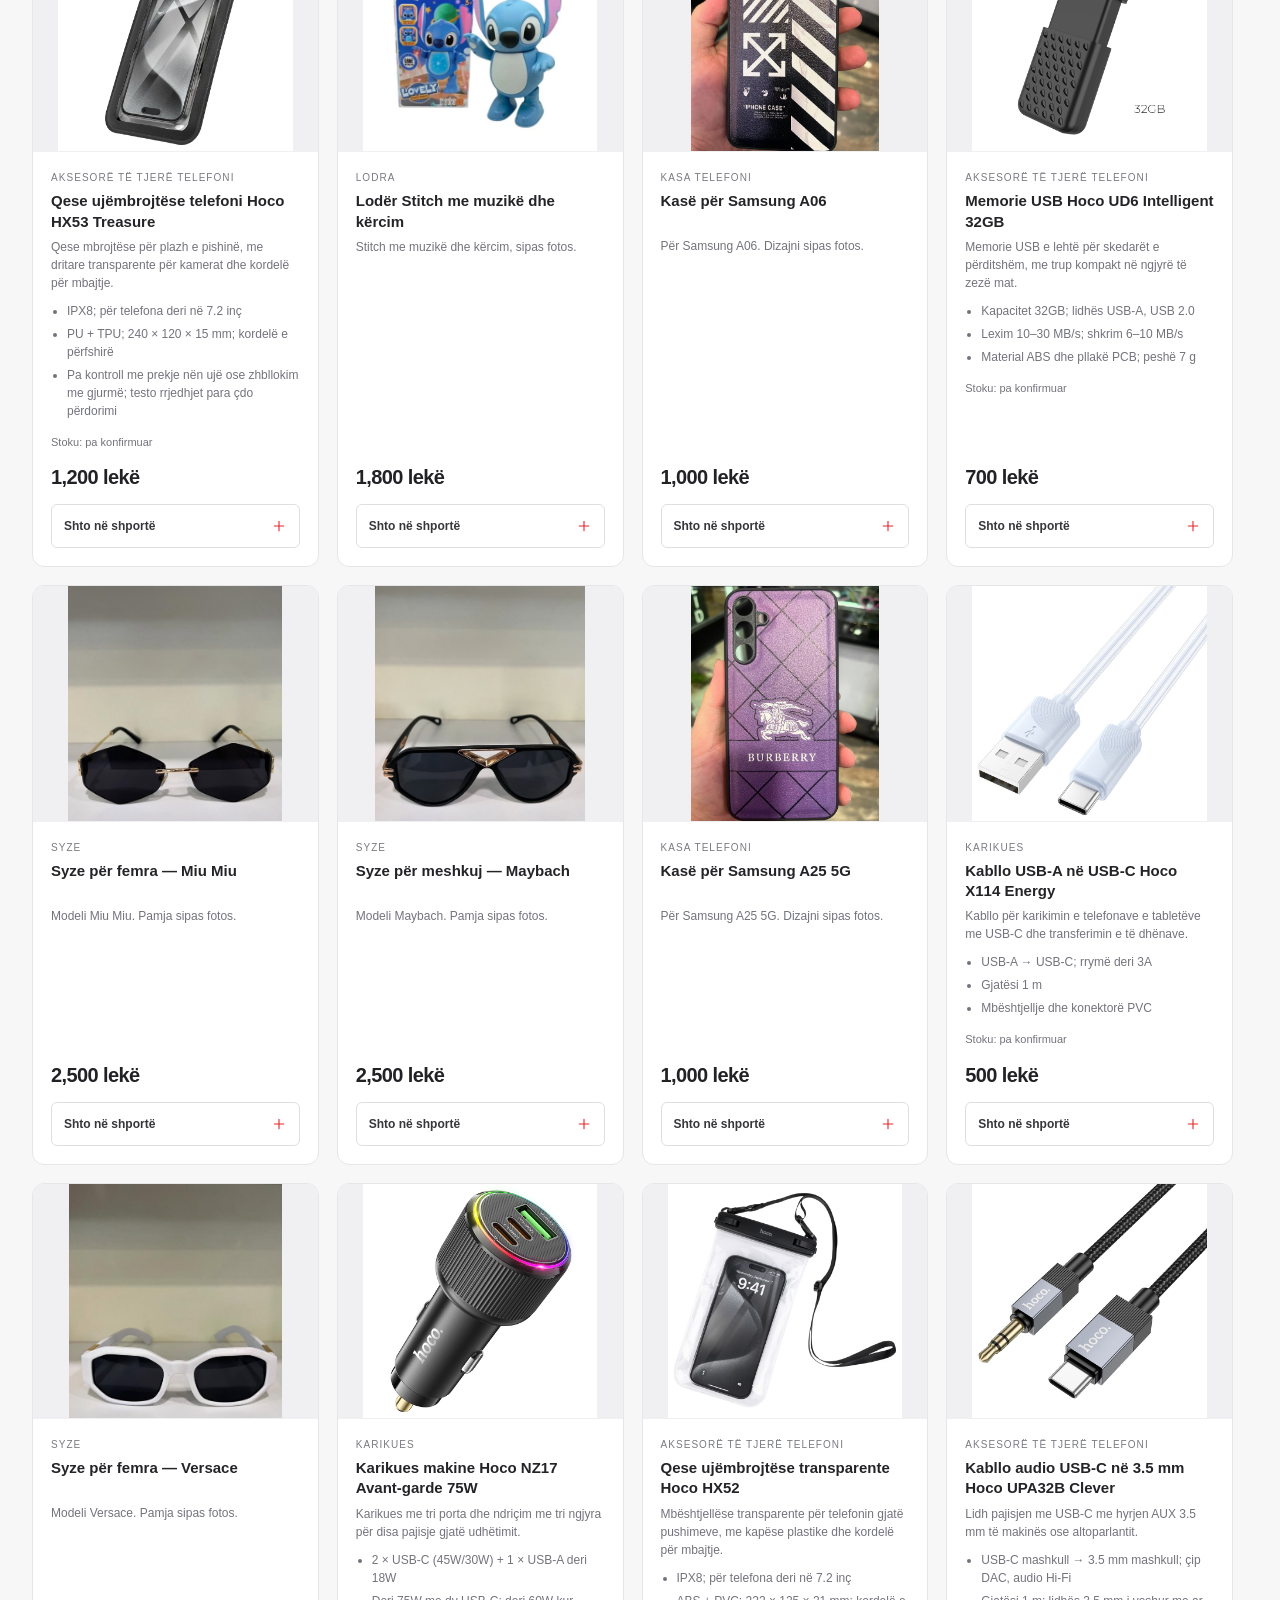
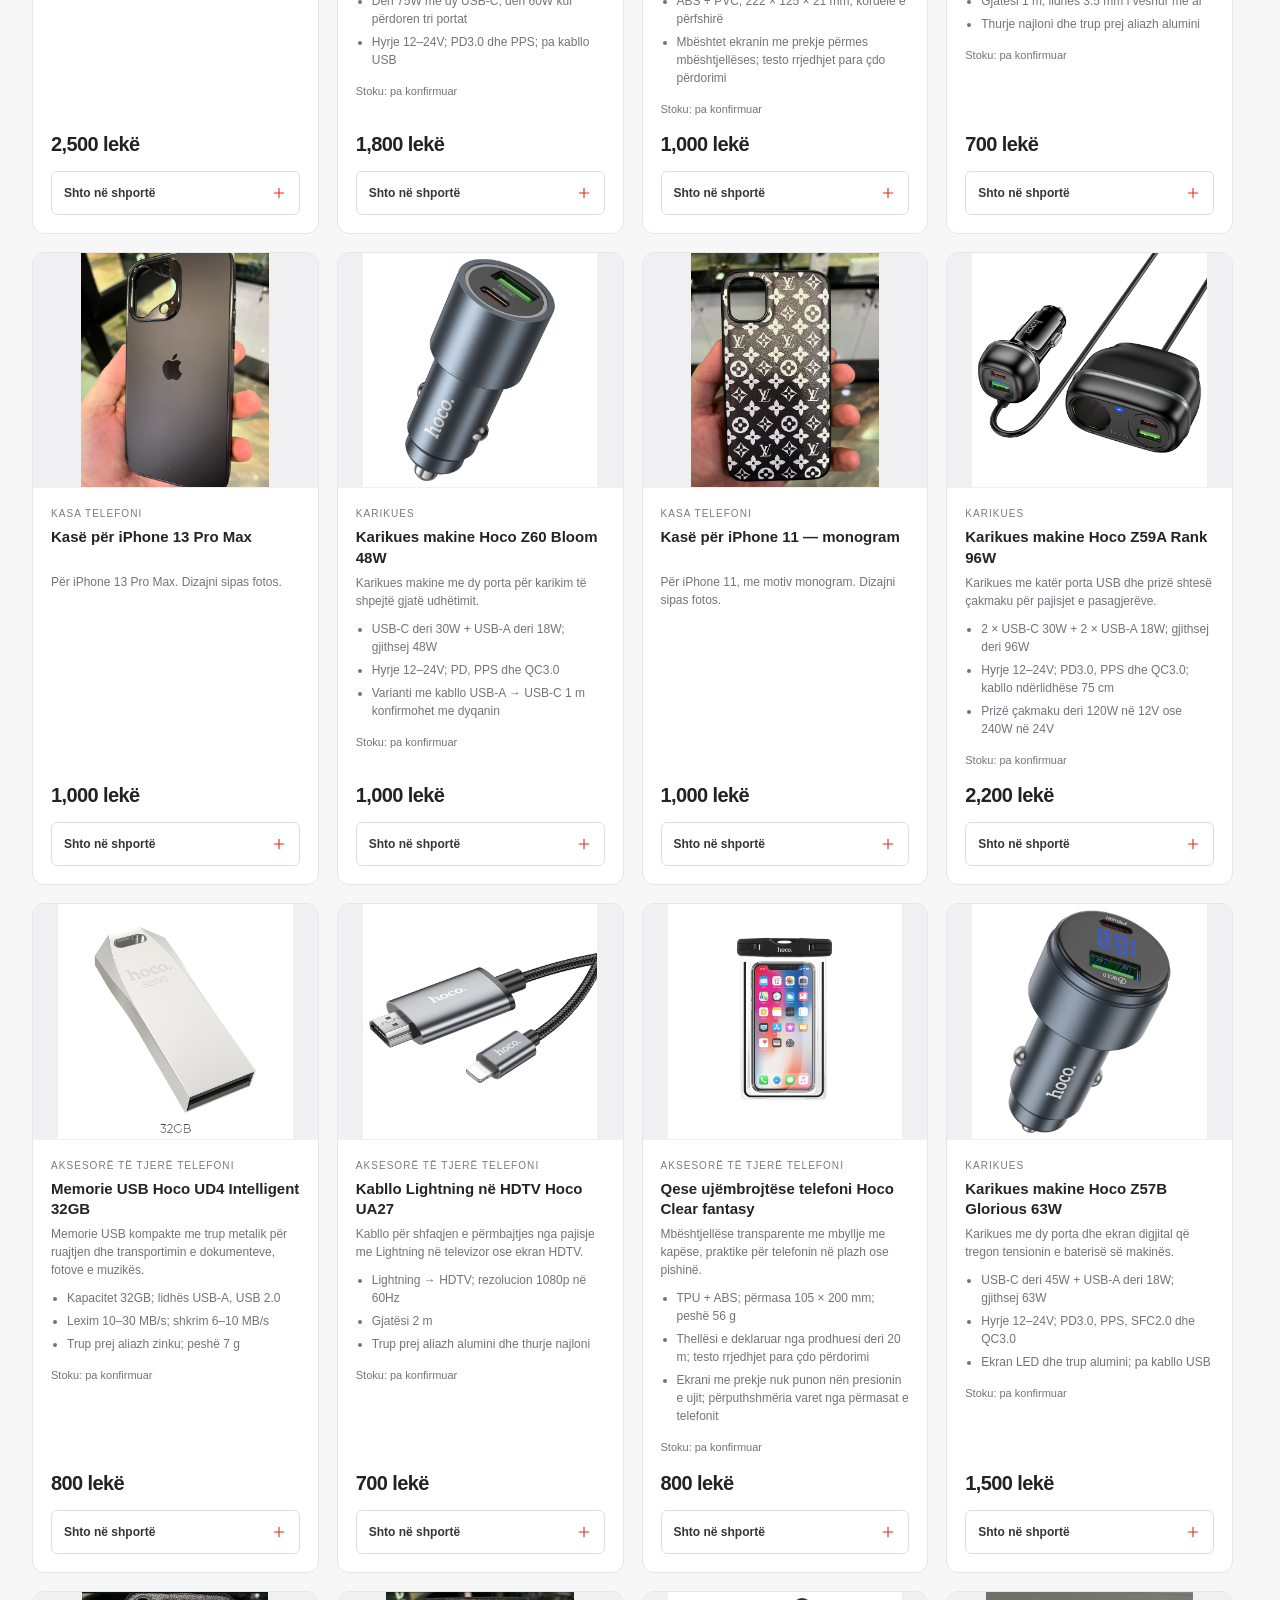
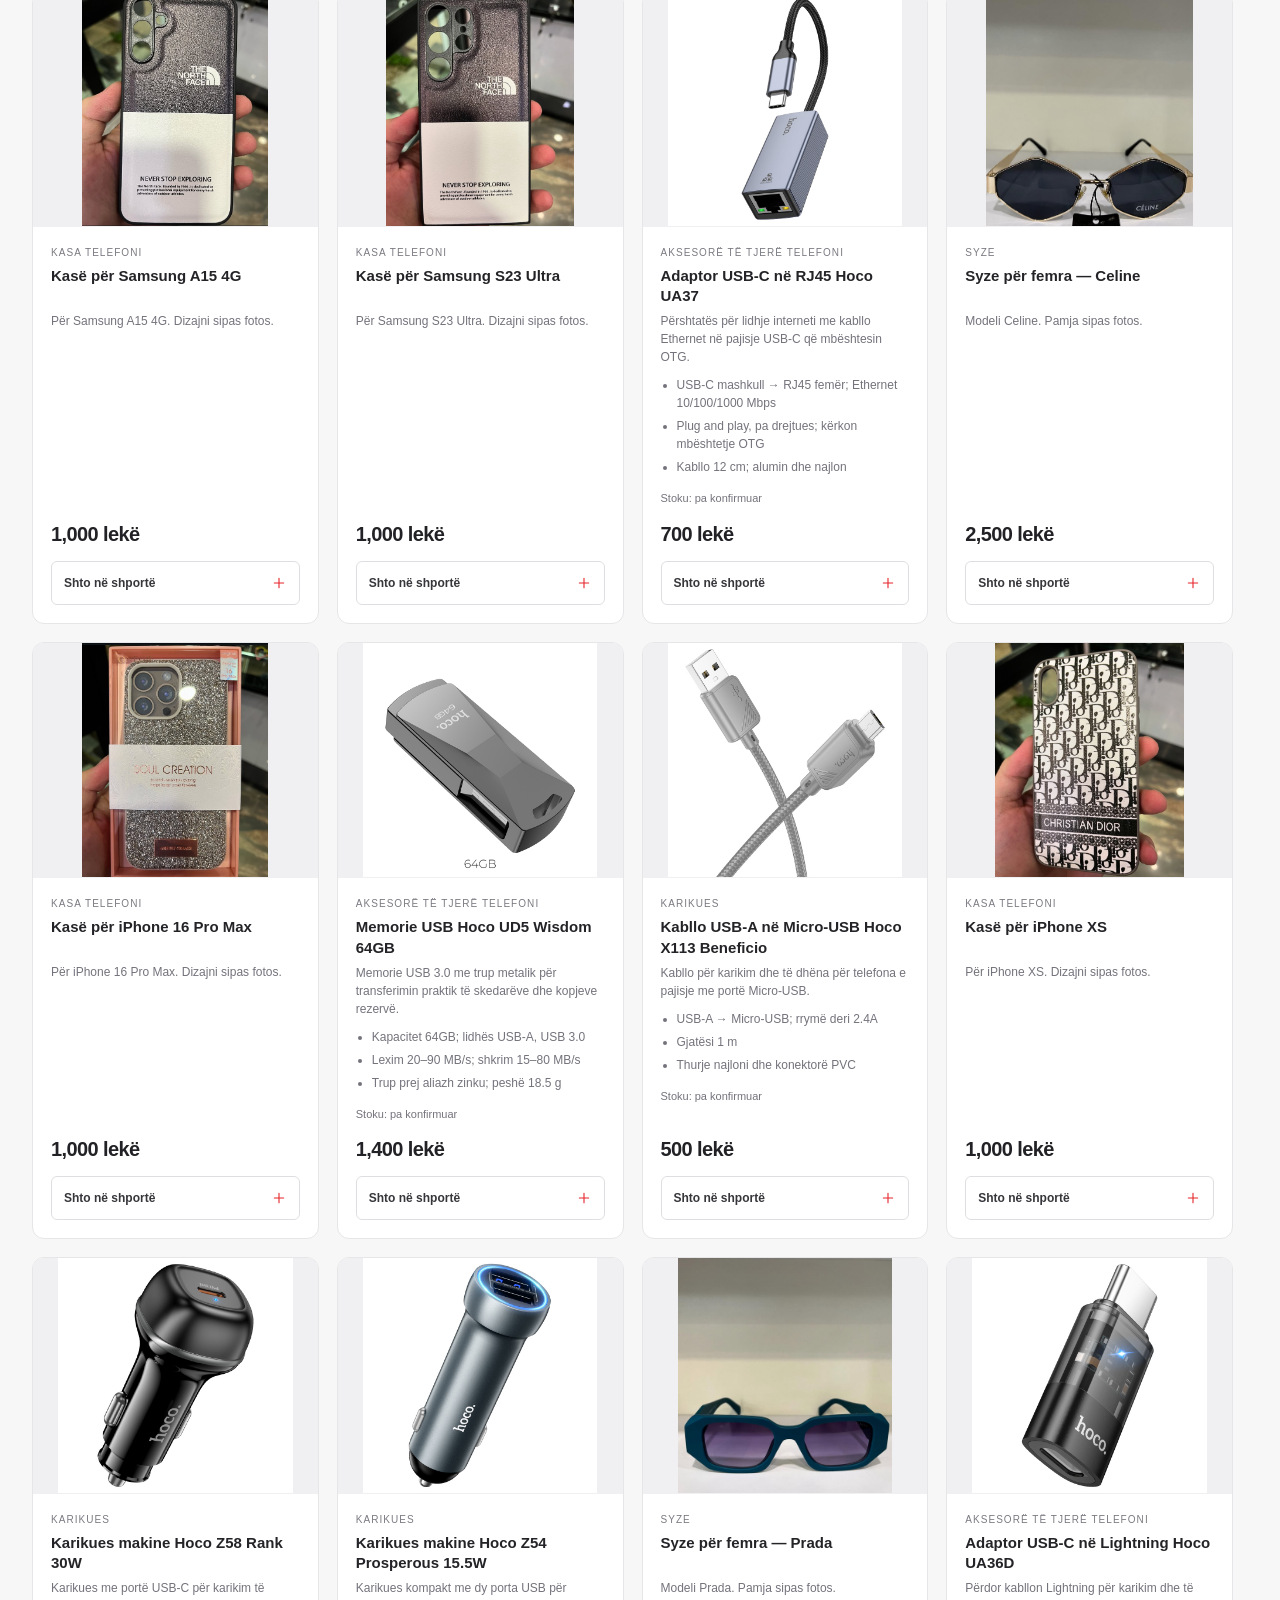
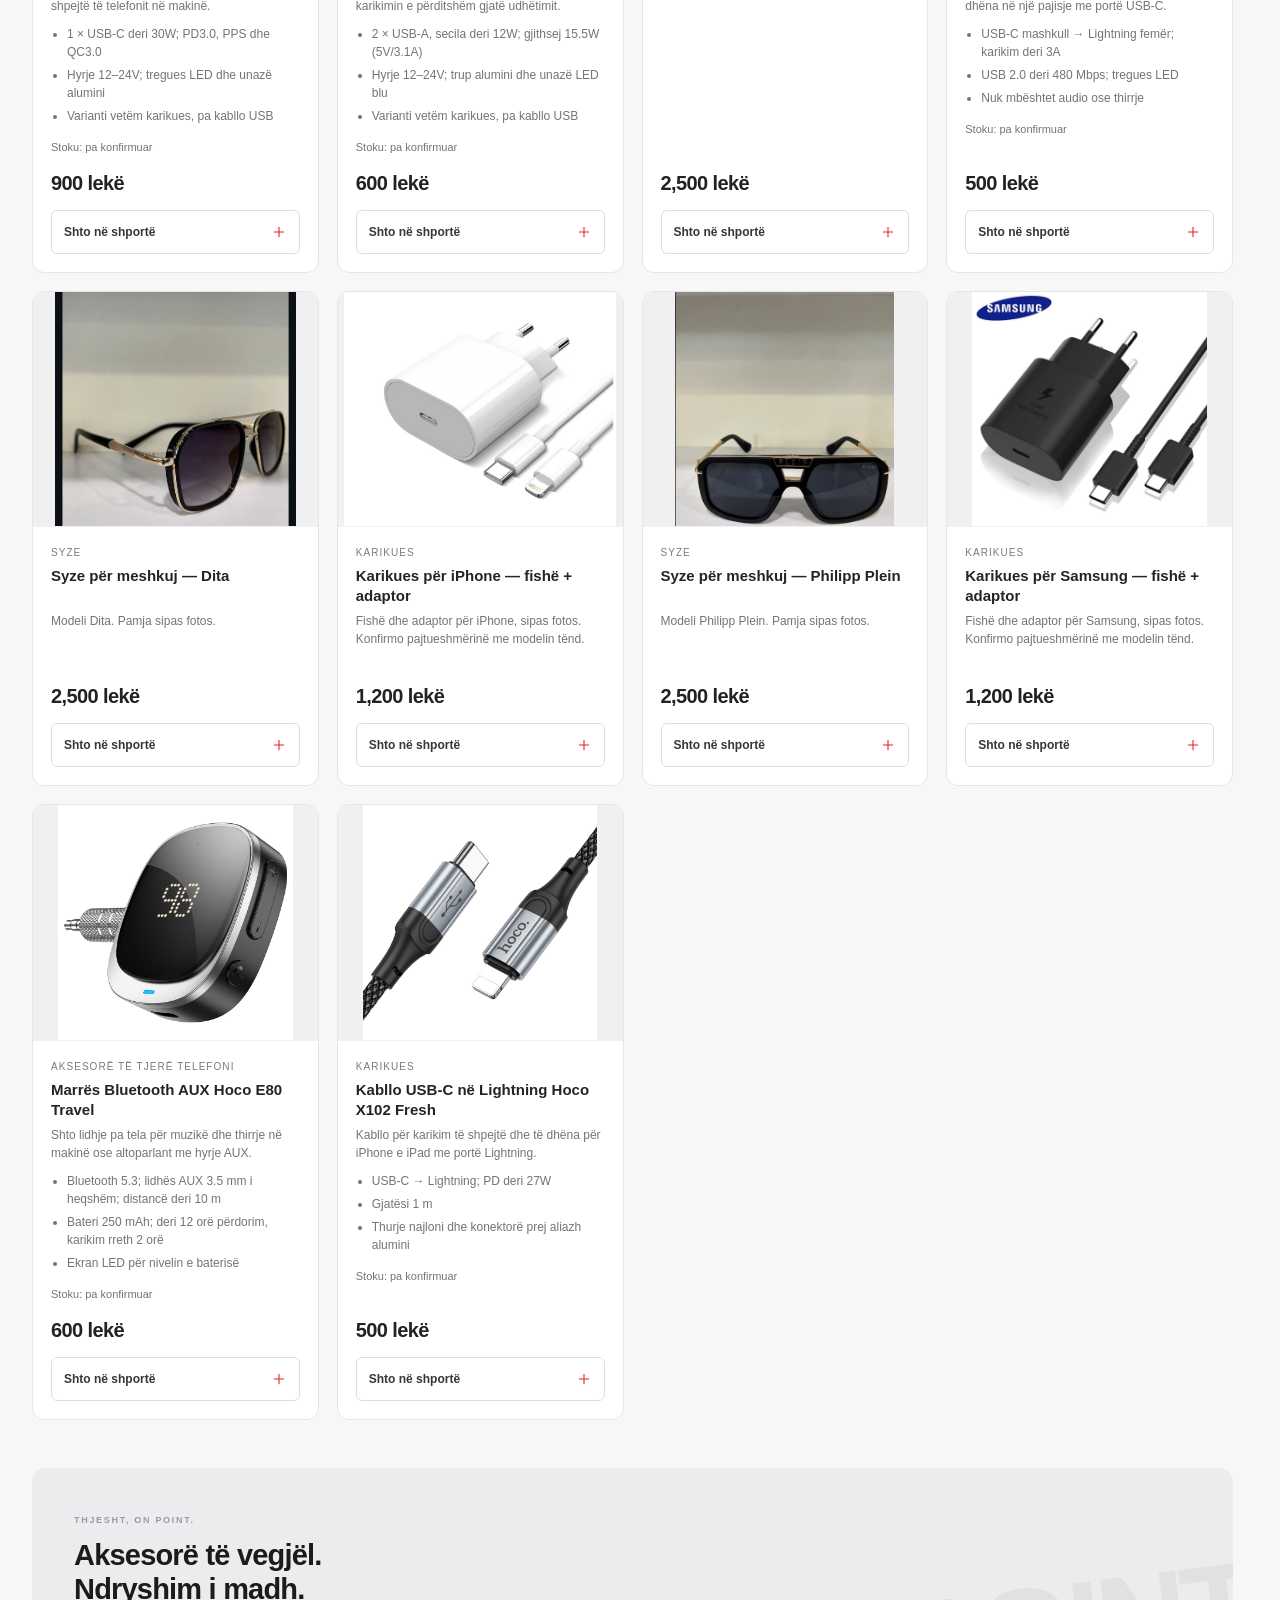
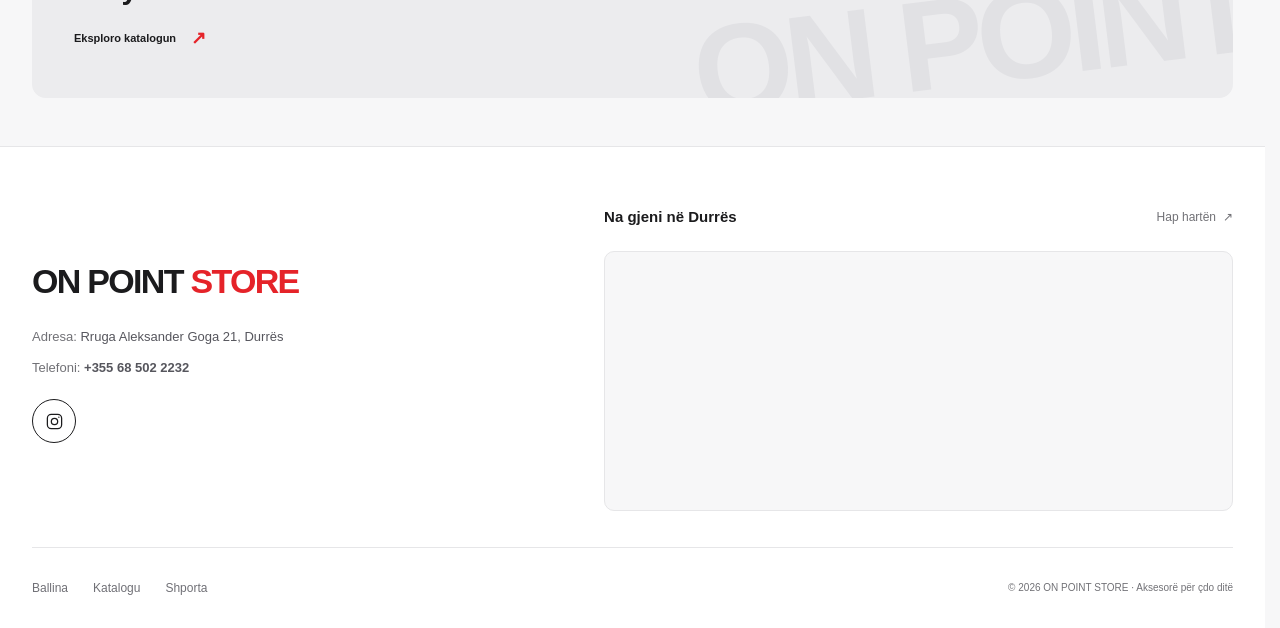
==== commit 38e32393: "photos not loading fixed" ====
--- a/index.html
+++ b/index.html
@@ -65,7 +65,28 @@
     </section>
     <section class="closing-note"><span class="eyebrow">THJESHT, ON POINT.</span><h2>Aksesorë të vegjël.<br>Ndryshim i madh.</h2><a href="produktet.html" class="text-link">Eksploro katalogun <span aria-hidden="true">↗</span></a></section>
   </main>
-  <footer class="site-footer"><div class="page-width footer-inner"><div><a class="footer-brand" href="index.html">ON POINT <span>STORE</span></a><p>Detaje për çdo ditë. Stil vetëm për ty.</p></div><nav aria-label="Lidhje në fund të faqes"><a href="index.html">Ballina</a><a href="produktet.html">Katalogu</a><button type="button" data-open-cart>Shporta</button></nav><small>© <span data-year>2026</span> ON POINT STORE<br><span data-catalog-status>Aksesorë për çdo ditë</span></small></div></footer>
+  <footer class="site-footer">
+    <div class="page-width footer-inner">
+      <div class="footer-contact">
+        <a class="footer-brand" href="index.html" aria-label="ON POINT STORE — Ballina">ON POINT <span>STORE</span></a>
+        <address class="footer-address">
+          <p><span>Adresa:</span> <a href="https://www.google.com/maps/search/?api=1&amp;query=On+Point+Store%2C+Durres&amp;query_place_id=ChIJ0WuKzb_bTxMRCrNHyaOSy7g" target="_blank" rel="noopener noreferrer">Rruga Aleksander Goga 21, Durrës</a></p>
+          <p><span>Telefoni:</span> <a class="footer-phone" href="tel:+355685022232">+355 68 502 2232</a></p>
+        </address>
+        <a class="footer-instagram" href="https://www.instagram.com/on.point_store/?igshid=6q8mmpsjcvnk" target="_blank" rel="noopener noreferrer" aria-label="ON POINT STORE në Instagram (hapet në tab të ri)">
+          <svg viewBox="0 0 24 24" fill="none" stroke="currentColor" stroke-width="1.6" stroke-linecap="round" stroke-linejoin="round" aria-hidden="true"><rect x="3" y="3" width="18" height="18" rx="5"></rect><circle cx="12" cy="12" r="4"></circle><circle cx="17.5" cy="6.5" r=".9" fill="currentColor" stroke="none"></circle></svg>
+        </a>
+      </div>
+      <section class="footer-map" aria-labelledby="footer-map-title">
+        <div class="footer-map-heading"><h2 id="footer-map-title">Na gjeni në Durrës</h2><a href="https://www.google.com/maps/search/?api=1&amp;query=On+Point+Store%2C+Durres&amp;query_place_id=ChIJ0WuKzb_bTxMRCrNHyaOSy7g" target="_blank" rel="noopener noreferrer">Hap hartën <span aria-hidden="true">↗</span></a></div>
+        <iframe title="Vendndodhja e ON POINT STORE në Google Maps" src="https://www.google.com/maps?cid=13315897955405247242&amp;output=embed&amp;hl=sq" width="600" height="260" loading="lazy" referrerpolicy="no-referrer-when-downgrade" allowfullscreen></iframe>
+      </section>
+    </div>
+    <div class="page-width footer-bottom">
+      <nav aria-label="Lidhje në fund të faqes"><a href="index.html">Ballina</a><a href="produktet.html">Katalogu</a><button type="button" data-open-cart>Shporta</button></nav>
+      <small>© <span data-year>2026</span> ON POINT STORE · <span data-catalog-status>Aksesorë për çdo ditë</span></small>
+    </div>
+  </footer>
   <dialog id="cart-dialog" class="cart-dialog" aria-labelledby="cart-title">
     <div class="cart-header"><div><span class="eyebrow">ZGJEDHJET E TUA</span><h2 id="cart-title">Shporta jote <span id="cart-title-count"></span></h2></div><button class="icon-button" id="close-cart" type="button" aria-label="Mbyll shportën">×</button></div>
     <div id="cart-items" class="cart-items"></div>
--- a/style.css
+++ b/style.css
@@ -156,15 +156,29 @@
 .text-link { display: inline-flex; align-items: center; gap: 15px; align-self: flex-start; font-size: 11px; font-weight: 700; }
 .text-link span { color: var(--red); font-size: 18px; }
 .site-footer { border-top: 1px solid var(--line); background: white; }
-.footer-inner { display: flex; align-items: center; justify-content: space-between; gap: 32px; padding-block: 36px; }
-.footer-brand { display: inline-block; font-size: 19px; font-weight: 800; letter-spacing: -1px; }
+.footer-inner { display: grid; grid-template-columns: minmax(0, 1fr) minmax(0, 1.2fr); align-items: center; gap: 48px; padding-block: 48px 36px; }
+.footer-brand { display: inline-block; font-size: 34px; font-weight: 800; line-height: 1.15; letter-spacing: -1.7px; }
 .footer-brand span { color: var(--red); }
-.footer-inner p { margin: 5px 0 0; color: #939399; font-size: 10px; }
-.footer-inner nav { display: flex; gap: 25px; color: #707076; font-size: 11px; }
-.footer-inner nav a, .footer-inner nav button { padding-block: 9px; }
-.footer-inner nav button { border: 0; padding-inline: 0; background: none; color: inherit; font: inherit; }
-.footer-inner nav a:hover, .footer-inner nav button:hover { color: var(--red); }
-.footer-inner > small { color: #9c9ca1; text-align: right; font-size: 9px; line-height: 1.9; }
+.footer-address { margin-top: 24px; color: #56565d; font-size: 13px; font-style: normal; line-height: 1.8; }
+.footer-address p { margin: 0 0 7px; }
+.footer-address p > span { color: var(--muted); }
+.footer-address a:hover { color: var(--red); }
+.footer-phone { font-weight: 700; white-space: nowrap; }
+.footer-instagram { display: inline-flex; align-items: center; justify-content: center; width: 44px; height: 44px; margin-top: 13px; border: 1px solid var(--ink); border-radius: 50%; transition: color .15s, border-color .15s, background .15s; }
+.footer-instagram svg { width: 19px; height: 19px; }
+.footer-instagram:hover { border-color: var(--red); background: var(--red); color: white; }
+.footer-map { min-width: 0; }
+.footer-map-heading { display: flex; align-items: center; justify-content: space-between; flex-wrap: wrap; gap: 4px 16px; margin-bottom: 12px; }
+.footer-map-heading h2 { margin: 0; font-size: 15px; font-weight: 600; }
+.footer-map-heading a { display: inline-flex; align-items: center; gap: 7px; min-height: 44px; color: var(--muted); font-size: 12px; }
+.footer-map-heading a:hover { color: var(--red); }
+.footer-map iframe { display: block; width: 100%; height: 260px; border: 1px solid var(--line); border-radius: 10px; background: var(--page); }
+.footer-bottom { display: flex; align-items: center; justify-content: space-between; flex-wrap: wrap; gap: 12px 24px; border-top: 1px solid var(--line); padding-block: 18px; }
+.footer-bottom nav { display: flex; gap: 25px; color: #707076; font-size: 12px; }
+.footer-bottom nav a, .footer-bottom nav button { display: inline-flex; align-items: center; min-height: 44px; padding-block: 9px; }
+.footer-bottom nav button { border: 0; padding-inline: 0; background: none; color: inherit; font: inherit; }
+.footer-bottom nav a:hover, .footer-bottom nav button:hover { color: var(--red); }
+.footer-bottom small { color: var(--muted); font-size: 10px; line-height: 1.9; }
 .catalog-page { min-height: calc(100vh - 267px); padding-bottom: 30px; }
 .breadcrumbs { display: flex; align-items: center; flex-wrap: wrap; gap: 12px; padding: 28px 0 37px; color: #929298; font-size: 11px; }
 .breadcrumbs a:hover { color: var(--red); }
@@ -252,8 +266,8 @@
   .how-it-works strong { font-size: 11px; }
   .how-it-works small { font-size: 9px; }
   .product-grid { grid-template-columns: repeat(3, minmax(0, 1fr)); }
-  .footer-inner { gap: 20px; }
-  .footer-inner nav { gap: 16px; }
+  .footer-inner { gap: 28px; }
+  .footer-brand { font-size: 28px; }
 }
 @media (max-width: 640px) {
   html { scrollbar-gutter: auto; }
@@ -340,11 +354,12 @@
   .closing-note { min-height: 215px; margin-bottom: 31px; padding: 28px 25px; border-radius: 10px; }
   .closing-note h2 { font-size: 26px; }
   .closing-note::after { bottom: 1px; right: -6px; font-size: 58px; letter-spacing: -4px; }
-  .footer-inner { align-items: flex-start; flex-wrap: wrap; gap: 23px; padding-block: 27px; }
-  .footer-inner > div { width: 100%; }
-  .footer-brand { font-size: 18px; }
-  .footer-inner nav { flex-direction: column; gap: 2px; font-size: 12px; }
-  .footer-inner > small { margin-left: auto; text-align: right; font-size: 10px; }
+  .footer-inner { grid-template-columns: minmax(0, 1fr); gap: 28px; padding-block: 32px 24px; }
+  .footer-brand { font-size: 30px; }
+  .footer-address { margin-top: 20px; }
+  .footer-map iframe { height: 240px; }
+  .footer-bottom { align-items: flex-start; flex-direction: column; gap: 6px; padding-block: 12px 20px; }
+  .footer-bottom nav { gap: 24px; }
   .catalog-page { padding-bottom: 18px; }
   .breadcrumbs { padding-block: 22px 29px; font-size: 10px; gap: 9px; }
   .catalog-page .section-heading { align-items: flex-end; gap: 8px; }
